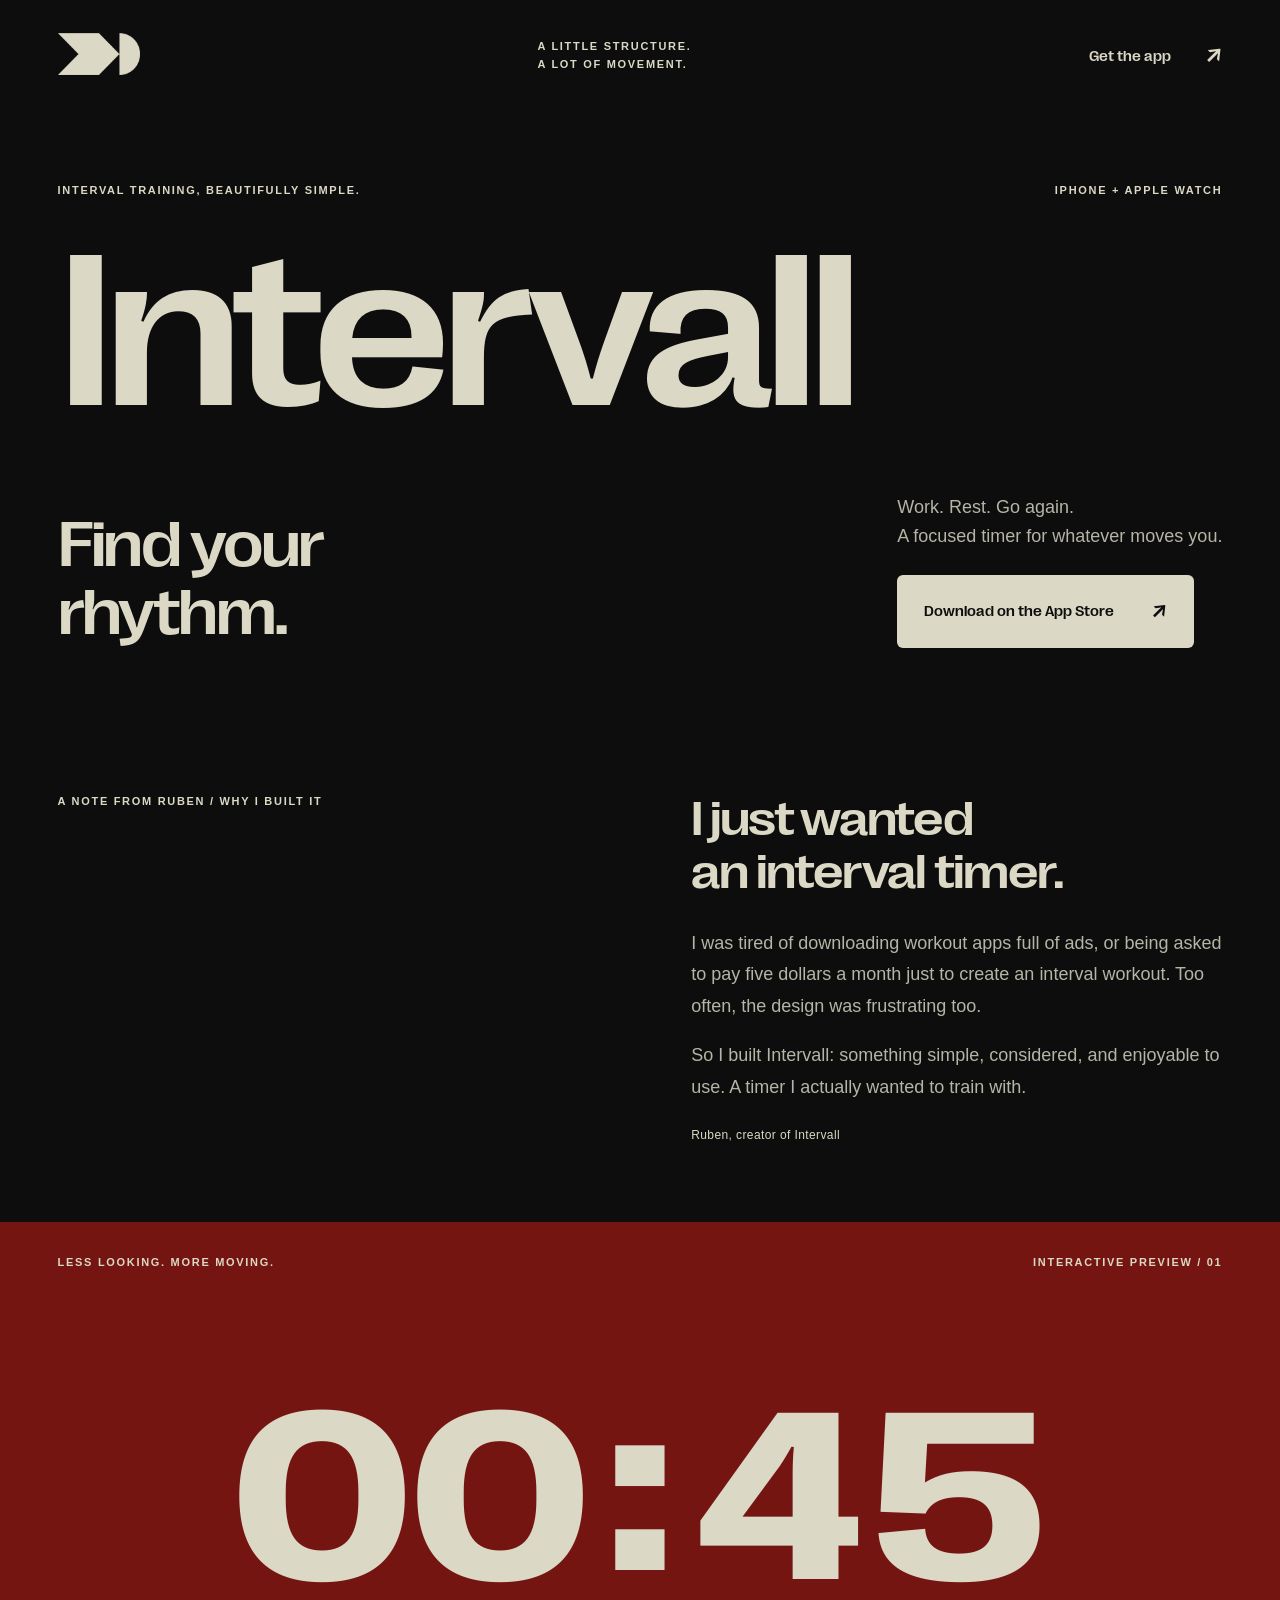
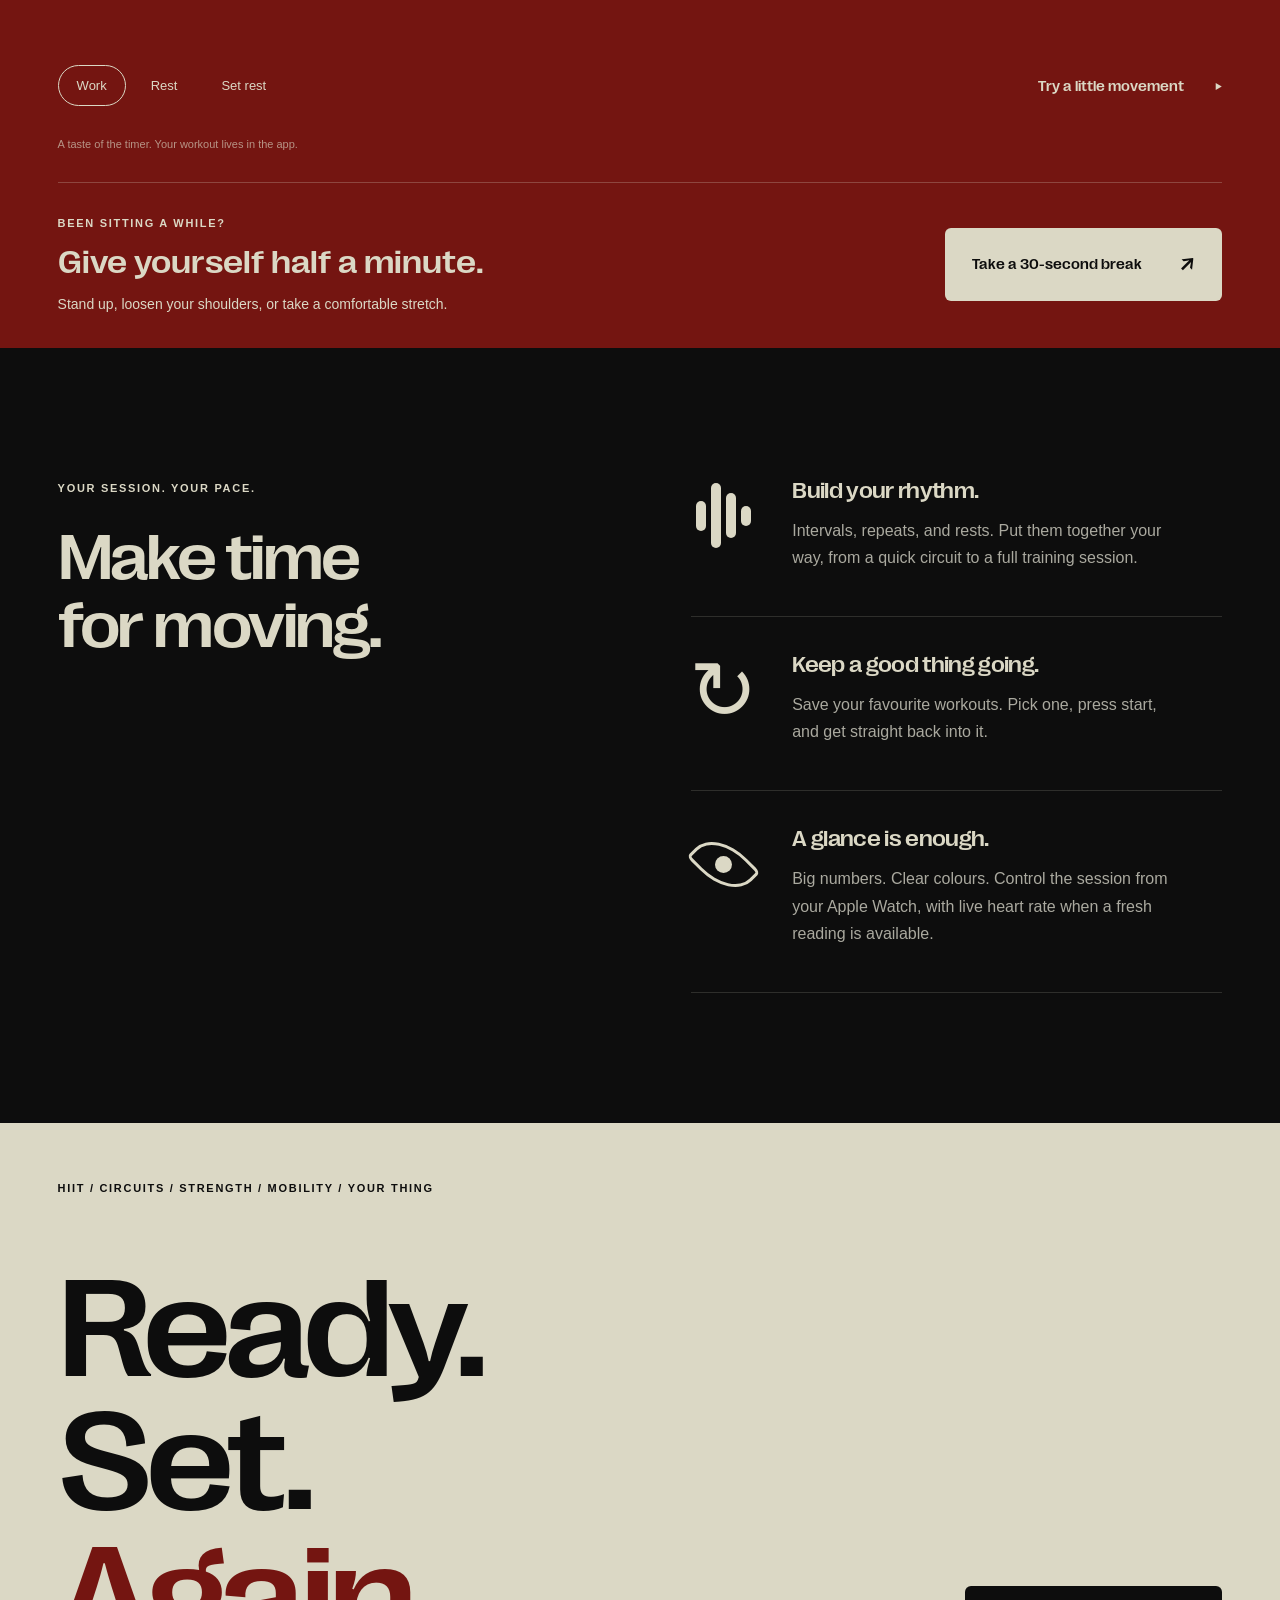
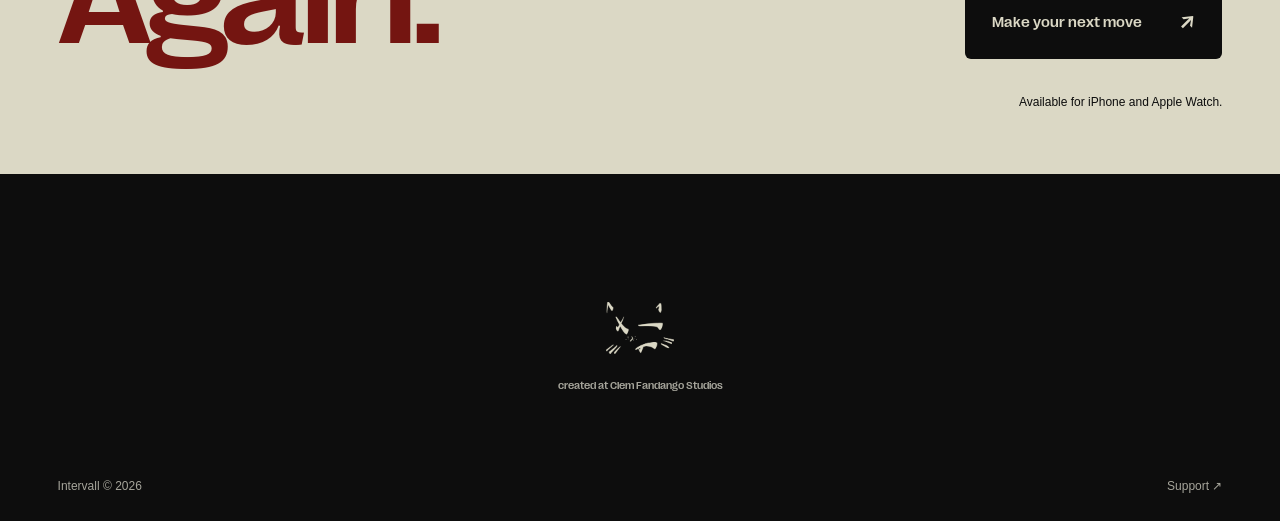
==== index.html @ 6ef0b843 "Add creator story, studio Easter egg, and rainbow stretch break" ====
<!doctype html>
<html lang="en"><head><meta charset="utf-8"><meta name="viewport" content="width=device-width, initial-scale=1"><meta name="theme-color" content="#0d0d0d"><meta name="description" content="Find your rhythm. Intervall is a beautifully focused interval timer for iPhone and Apple Watch."><title>Intervall — Find your rhythm.</title><link rel="icon" href="assets/mark.png"><link rel="stylesheet" href="style.css?v=3"><script src="site.js?v=3" defer></script></head>
<body><a class="skip" href="#main">Skip to content</a><header><a href="#" aria-label="Intervall home"><img class="mark" src="assets/mark.png" alt=""></a><span class="eyebrow">A little structure.<br>A lot of movement.</span><a class="nav-link" href="https://apps.apple.com/app/id6760841694">Get the app <span aria-hidden="true">↗</span></a></header>
<main id="main"><section class="hero"><div class="hero-top"><span class="eyebrow">Interval training, beautifully simple.</span><span class="eyebrow platforms">iPhone + Apple Watch</span></div><h1>Intervall</h1><div class="hero-bottom"><h2>Find your<br>rhythm.</h2><div><p>Work. Rest. Go again.<br>A focused timer for whatever moves you.</p><a class="download" href="https://apps.apple.com/app/id6760841694">Download on the App Store <span aria-hidden="true">↗</span></a></div></div></section>
<section class="origin" aria-labelledby="origin-title"><span class="eyebrow">A note from Ruben / Why I built it</span><div><h2 id="origin-title">I just wanted<br>an interval timer.</h2><p>I was tired of downloading workout apps full of ads, or being asked to pay five dollars a month just to create an interval workout. Too often, the design was frustrating too.</p><p>So I built Intervall: something simple, considered, and enjoyable to use. A timer I actually wanted to train with.</p><span class="signature">Ruben, creator of Intervall</span></div></section>
<section class="demo" id="demo" aria-labelledby="demo-heading"><div class="demo-top"><h2 id="demo-heading" class="eyebrow">Less looking. More moving.</h2><span class="eyebrow">Interactive preview / 01</span></div><div class="rainbow-finish" aria-hidden="true"><i></i><i></i><i></i><i></i></div><div class="clock" aria-label="45 seconds"><span id="minutes">00</span><span class="colon">:</span><span id="seconds">45</span></div><div class="demo-bottom"><div class="phase-picker" role="group" aria-label="Preview timer phase"><button class="phase active" data-phase="work" aria-pressed="true">Work</button><button class="phase" data-phase="rest" aria-pressed="false">Rest</button><button class="phase" data-phase="reset" aria-pressed="false">Set rest</button></div><button id="play" class="play" aria-label="Start timer preview">Try a little movement <span aria-hidden="true">▶</span></button></div><p class="demo-note" id="timer-status" role="status">A taste of the timer. Your workout lives in the app.</p><div class="stretch-invite"><div><span class="eyebrow">Been sitting a while?</span><p>Give yourself half a minute.</p><span>Stand up, loosen your shoulders, or take a comfortable stretch.</span></div><button id="stretch" class="download">Take a 30-second break <span aria-hidden="true">↗</span></button></div></section>
<section class="features"><div class="section-intro"><span class="eyebrow">Your session. Your pace.</span><h2>Make time<br>for moving.</h2></div><div class="feature-list"><article><span class="feature-art rhythm" aria-hidden="true"><i></i><i></i><i></i><i></i></span><div><h3>Build your rhythm.</h3><p>Intervals, repeats, and rests. Put them together your way, from a quick circuit to a full training session.</p></div></article><article><span class="feature-art repeat" aria-hidden="true">↻</span><div><h3>Keep a good thing going.</h3><p>Save your favourite workouts. Pick one, press start, and get straight back into it.</p></div></article><article><span class="feature-art glance" aria-hidden="true"><i></i></span><div><h3>A glance is enough.</h3><p>Big numbers. Clear colours. Control the session from your Apple Watch, with live heart rate when a fresh reading is available.</p></div></article></div></section>
<section class="closing"><span class="eyebrow">HIIT / Circuits / Strength / Mobility / Your thing</span><h2>Ready.<br>Set.<br><span>Again.</span></h2><a class="download" href="https://apps.apple.com/app/id6760841694">Make your next move <span aria-hidden="true">↗</span></a><span class="availability">Available for iPhone and Apple Watch.</span></section></main>
<footer><div class="studio"><button class="studio-cat" aria-label="Give the studio cat a little attention"><img src="assets/studio.png" alt=""><span class="eyelid" aria-hidden="true"></span></button><a href="https://clemfandangostudios.com">created at Clem Fandango Studios</a><span id="cat-status" class="cat-status" role="status"></span></div><div><span>Intervall © <span id="year">2026</span></span><a href="/support/">Support ↗</a></div></footer></body></html>
---- style.css ----
@font-face{font-family:Wide;src:url('assets/wide.otf') format('opentype');font-display:swap}@font-face{font-family:Tall;src:url('assets/tall.ttf') format('truetype');font-display:swap}@font-face{font-family:Spatial;src:url('assets/spatial.ttf') format('truetype');font-display:swap}*{box-sizing:border-box}html{scroll-behavior:smooth}body{margin:0;background:#0d0d0d;color:#dbd8c5;font-family:Arial,sans-serif}a{color:inherit;text-decoration:none}button{font:inherit;color:inherit;cursor:pointer}a,button{-webkit-tap-highlight-color:transparent}a:focus-visible,button:focus-visible{outline:3px solid #dbd8c5;outline-offset:6px}.skip{position:absolute;top:-80px;background:#dbd8c5;color:#0d0d0d;padding:15px;z-index:5}.skip:focus{top:10px}header{display:flex;align-items:center;justify-content:space-between;padding:32px 4.5vw}.mark{width:82px;height:44px;object-fit:contain}.eyebrow{text-transform:uppercase;font-size:11px;letter-spacing:1.7px;line-height:1.6;font-weight:600}.nav-link{font-family:Wide;font-size:14px;display:flex;gap:35px;align-items:center}.nav-link span{font-size:25px}.hero{padding:70px 4.5vw 90px}.hero-top{display:flex;justify-content:space-between}.hero h1{font-family:Wide;font-weight:500;font-size:17.15vw;letter-spacing:-.04em;line-height:1;margin:24px 0 50px}.hero-bottom{display:flex;justify-content:space-between;align-items:end;gap:32px}.hero h2,.section-intro h2{font-family:Wide;font-weight:500;letter-spacing:-.04em;font-size:clamp(36px,5vw,76px);line-height:1.06;margin:0}.hero p{font-size:18px;line-height:1.6;color:#b6b4a6;margin:0 0 24px}.download{display:inline-flex;gap:38px;align-items:center;justify-content:space-between;background:#dbd8c5;color:#0d0d0d;padding:23px 27px;border-radius:6px;font-family:Wide;font-size:14px;transition:transform .2s,background .2s}.download:hover{transform:translateY(-3px);background:#f0edde}.download span{font-size:23px}.demo{background:#741511;padding:32px 4.5vw 20px;transition:background .4s}.demo-top,.demo-bottom{display:flex;justify-content:space-between;align-items:center;gap:24px}.demo h2{margin:0}.clock{font-family:Spatial;font-size:clamp(80px,19vw,310px);letter-spacing:0;line-height:1.2;display:flex;justify-content:center;align-items:center;padding:58px 0 40px;font-variant-numeric:tabular-nums}.clock .colon{padding:0 .07em;transform:translateY(-.035em)}.phase-picker{display:flex;gap:6px}.phase{border:1px solid transparent;background:transparent;padding:12px 18px;border-radius:30px;font-size:13px}.phase.active{border-color:#dbd8c5}.phase:hover{background:#ffffff15}.play{display:flex;gap:30px;align-items:center;background:transparent;border:0;padding:16px 0;font-family:Wide;font-size:14px}.demo-note{opacity:.65;font-size:11px;margin-top:28px}.features{padding:130px 4.5vw;display:grid;grid-template-columns:1fr 1fr;gap:8vw}.section-intro h2{margin-top:28px}.feature-list article{display:flex;gap:36px;padding:0 0 45px;margin-bottom:35px;border-bottom:1px solid #dbd8c529}.feature-list article:last-child{margin:0}.tall{font-family:Tall;font-size:88px;line-height:1}.feature-list h3{font-family:Wide;font-weight:500;font-size:22px;letter-spacing:-.03em;margin:0 0 14px}.feature-list p{color:#aaa99f;line-height:1.7;font-size:16px;max-width:380px;margin:0}.closing{background:#dbd8c5;color:#0d0d0d;padding:55px 4.5vw 65px;position:relative}.closing h2{font-family:Wide;font-size:clamp(65px,11vw,160px);letter-spacing:-.04em;line-height:.95;font-weight:500;margin:65px 0 45px}.closing h2 span{color:#741511}.closing .download{background:#0d0d0d;color:#dbd8c5}.closing a:focus-visible{outline-color:#0d0d0d}.availability{display:block;font-size:12px;margin-top:18px}footer{padding:65px 4.5vw 28px}.studio{display:flex;flex-direction:column;align-items:center;gap:18px;font-family:Wide;font-size:10px}.studio img{width:68px;height:68px;object-fit:contain}footer>div{margin-top:55px;display:flex;justify-content:space-between;font-size:12px;color:#a6a59b}@media(min-width:1100px){.closing .download{position:absolute;right:4.5vw;bottom:115px}.closing .availability{position:absolute;right:4.5vw;bottom:65px}}@media(max-width:650px){header{padding-top:23px}header>.eyebrow{display:none}.mark{width:60px}.hero{padding-top:55px;padding-bottom:55px}.hero-top .platforms{display:none}.hero h1{margin:25px 0 35px}.hero-bottom{display:block}.hero p{margin-top:27px;font-size:16px}.download{width:100%;font-size:12px;padding:21px}.demo{padding-top:24px}.demo-top{align-items:start}.demo-top>span{font-size:9px;text-align:right;max-width:100px}.clock{padding:50px 0 35px;font-size:18vw}.demo-bottom{display:block}.phase-picker{justify-content:center}.play{margin:18px auto 0;font-size:12px}.demo-note{text-align:center}.features{grid-template-columns:1fr;padding-top:70px;padding-bottom:55px;gap:50px}.feature-list article{gap:25px}.feature-list h3{font-size:19px}.closing{padding-top:30px}.closing>.eyebrow{font-size:9px}.closing h2{margin:45px 0}.availability{text-align:center}footer{padding-top:45px}}@media(prefers-reduced-motion:reduce){html{scroll-behavior:auto}*{transition:none!important}}
/* Little instruments in place of numbered steps. */
.feature-art{width:65px;min-width:65px;height:76px;display:flex;align-items:center;justify-content:center;color:#dbd8c5}.rhythm{gap:5px}.rhythm i{display:block;width:10px;background:currentColor;border-radius:8px;height:30px;transition:height .35s}.rhythm i:nth-child(2){height:65px}.rhythm i:nth-child(3){height:45px}.rhythm i:nth-child(4){height:20px}.feature-list article:hover .rhythm i:nth-child(odd){height:65px}.feature-list article:hover .rhythm i:nth-child(even){height:25px}.repeat{font-family:Arial,sans-serif;font-size:82px;transition:transform .6s}.feature-list article:hover .repeat{transform:rotate(180deg)}.glance{position:relative}.glance:before{content:'';width:57px;height:35px;border:3px solid currentColor;border-radius:70% 10%;transform:rotate(45deg)}.glance i{position:absolute;width:17px;height:17px;border-radius:50%;background:currentColor;transition:transform .3s}.feature-list article:hover .glance i{transform:translateX(7px)}.support-page{max-width:1050px;margin:auto;padding:70px 5vw 40px}.support-page h1{font-family:Wide,Arial,sans-serif;font-weight:500;font-size:clamp(48px,8vw,105px);letter-spacing:-.045em;line-height:1.02;margin:30px 0}.support-lead{font-size:19px;line-height:1.6;color:#b6b4a6}.contact-address{font-size:14px;color:#b6b4a6;margin:18px 0 65px}.support-details details{border-top:1px solid #dbd8c530;padding:25px 0}.support-details summary{font-family:Wide,Arial,sans-serif;font-size:clamp(17px,2.5vw,24px);cursor:pointer;list-style:none;display:flex;align-items:center;justify-content:space-between;gap:24px}.support-details summary:after{content:'+';font:30px Arial}.support-details details[open] summary:after{content:'−'}.support-details summary::-webkit-details-marker{display:none}.support-details summary:focus-visible{outline:2px solid #dbd8c5;outline-offset:8px}.support-details details>div{max-width:650px;color:#b6b4a6;line-height:1.8}.support-details li{margin-bottom:7px}.support-details ul{padding-left:20px}@media(max-width:650px){.feature-art{min-width:46px;width:46px}.rhythm{gap:4px}.rhythm i{width:8px}.glance:before{width:40px;height:25px}.repeat{font-size:67px}.support-page{padding-top:45px}.support-lead{font-size:16px}}@media(prefers-reduced-motion:reduce){.feature-list article:hover .repeat{transform:none}.feature-list article:hover .glance i{transform:none}}
.origin{padding:55px 4.5vw 80px;display:grid;grid-template-columns:1fr 1fr;gap:8vw}.origin h2{font:500 clamp(30px,3.8vw,58px)/1.1 Wide,Arial,sans-serif;letter-spacing:-.035em;margin:0 0 28px}.origin p{font-size:18px;line-height:1.75;color:#b6b4a6;max-width:620px}.signature{display:block;margin-top:25px;font-size:12px;letter-spacing:.4px}.demo{position:relative;isolation:isolate;overflow:hidden}.demo>*:not(.rainbow-finish){position:relative;z-index:1}.stretch-invite{display:flex;align-items:center;justify-content:space-between;gap:30px;margin-top:32px;padding:30px 0 12px;border-top:1px solid #dbd8c540}.stretch-invite p{font:500 clamp(20px,2.5vw,32px) Wide,Arial,sans-serif;margin:12px 0}.stretch-invite div>span:last-child{font-size:14px;line-height:1.6}.stretch-invite .download{border:0;flex-shrink:0}.stretch-invite button:disabled{opacity:.6;cursor:default;transform:none}.rainbow-finish{position:absolute;inset:0;overflow:hidden;pointer-events:none;opacity:0;background:#0d0d0d;--fade:1;--glow:0;--sweep:0deg;--reverse:-140deg;--accent:110deg}.rainbow-finish.visible{opacity:1}.rainbow-finish i{position:absolute;inset:-45%;filter:blur(96px) saturate(1.4) brightness(1.08);background:conic-gradient(from var(--sweep),#ff2e42,#ff572e,#ff6624,#ffa814,#f5d62e,#ffe61f,#75f03d,#1ae061,#14e694,#14d1ff,#1f9eff,#2970ff,#853dff,#c233f5,#f52edb,#ff4794,#ff2e42);opacity:var(--fade)}.rainbow-finish i:nth-child(2){transform:rotate(24deg) scale(1.2);background:conic-gradient(from var(--reverse),#ff2e42,#ff4794,#f52edb,#c233f5,#853dff,#2970ff,#1f9eff,#14d1ff,#14e694,#1ae061,#75f03d,#ffe61f,#f5d62e,#ffa814,#ff6624,#ff572e,#ff2e42);filter:blur(82px) saturate(1.28);opacity:calc(var(--fade)*.84)}.rainbow-finish i:nth-child(3){background:conic-gradient(from var(--accent),#fff2e0,#ffbd6b,#c2ff85,#75ebff,#d194ff,#fff2e0);opacity:calc(var(--fade)*.64);filter:blur(72px) saturate(1.55);transform:rotate(-28deg)}.rainbow-finish i:nth-child(4){background:radial-gradient(ellipse,#fff,#fff5c7 15%,transparent 65%);opacity:calc(var(--glow)*var(--fade));mix-blend-mode:screen}.rainbow-finish.still i{display:none}.rainbow-finish.still{background:linear-gradient(115deg,#741511,#504420,#234c49,#2b2d42)}.studio-cat{position:relative;padding:0;border:0;background:transparent;width:68px;height:68px}.studio-cat img{display:block}.eyelid{position:absolute;left:47%;top:39%;width:43%;height:17%;background:#0d0d0d;transform:scaleY(0);transform-origin:top}.wink .eyelid{animation:cat-wink .65s ease-in-out 2}.studio-cat.wink{animation:cat-nod 1.3s ease-in-out}.cat-status{font-family:Wide,Arial,sans-serif;font-size:11px;min-height:15px;color:#b6b4a6}@keyframes cat-wink{0%,100%{transform:scaleY(0)}45%,65%{transform:scaleY(.9)}}@keyframes cat-nod{0%,100%{transform:rotate(0)}40%{transform:rotate(-9deg)}70%{transform:rotate(5deg)}}@media(max-width:650px){.origin{grid-template-columns:1fr;gap:24px;padding-top:10px;padding-bottom:55px}.origin p{font-size:16px}.stretch-invite{flex-direction:column;align-items:stretch;padding-bottom:15px}.stretch-invite .download{font-size:12px}.rainbow-finish i{filter:blur(48px)}}@media(prefers-reduced-motion:reduce){.studio-cat.wink,.wink .eyelid{animation:none}.rainbow-finish i{display:none}.rainbow-finish.visible{background:linear-gradient(115deg,#741511,#504420,#234c49,#2b2d42)}}
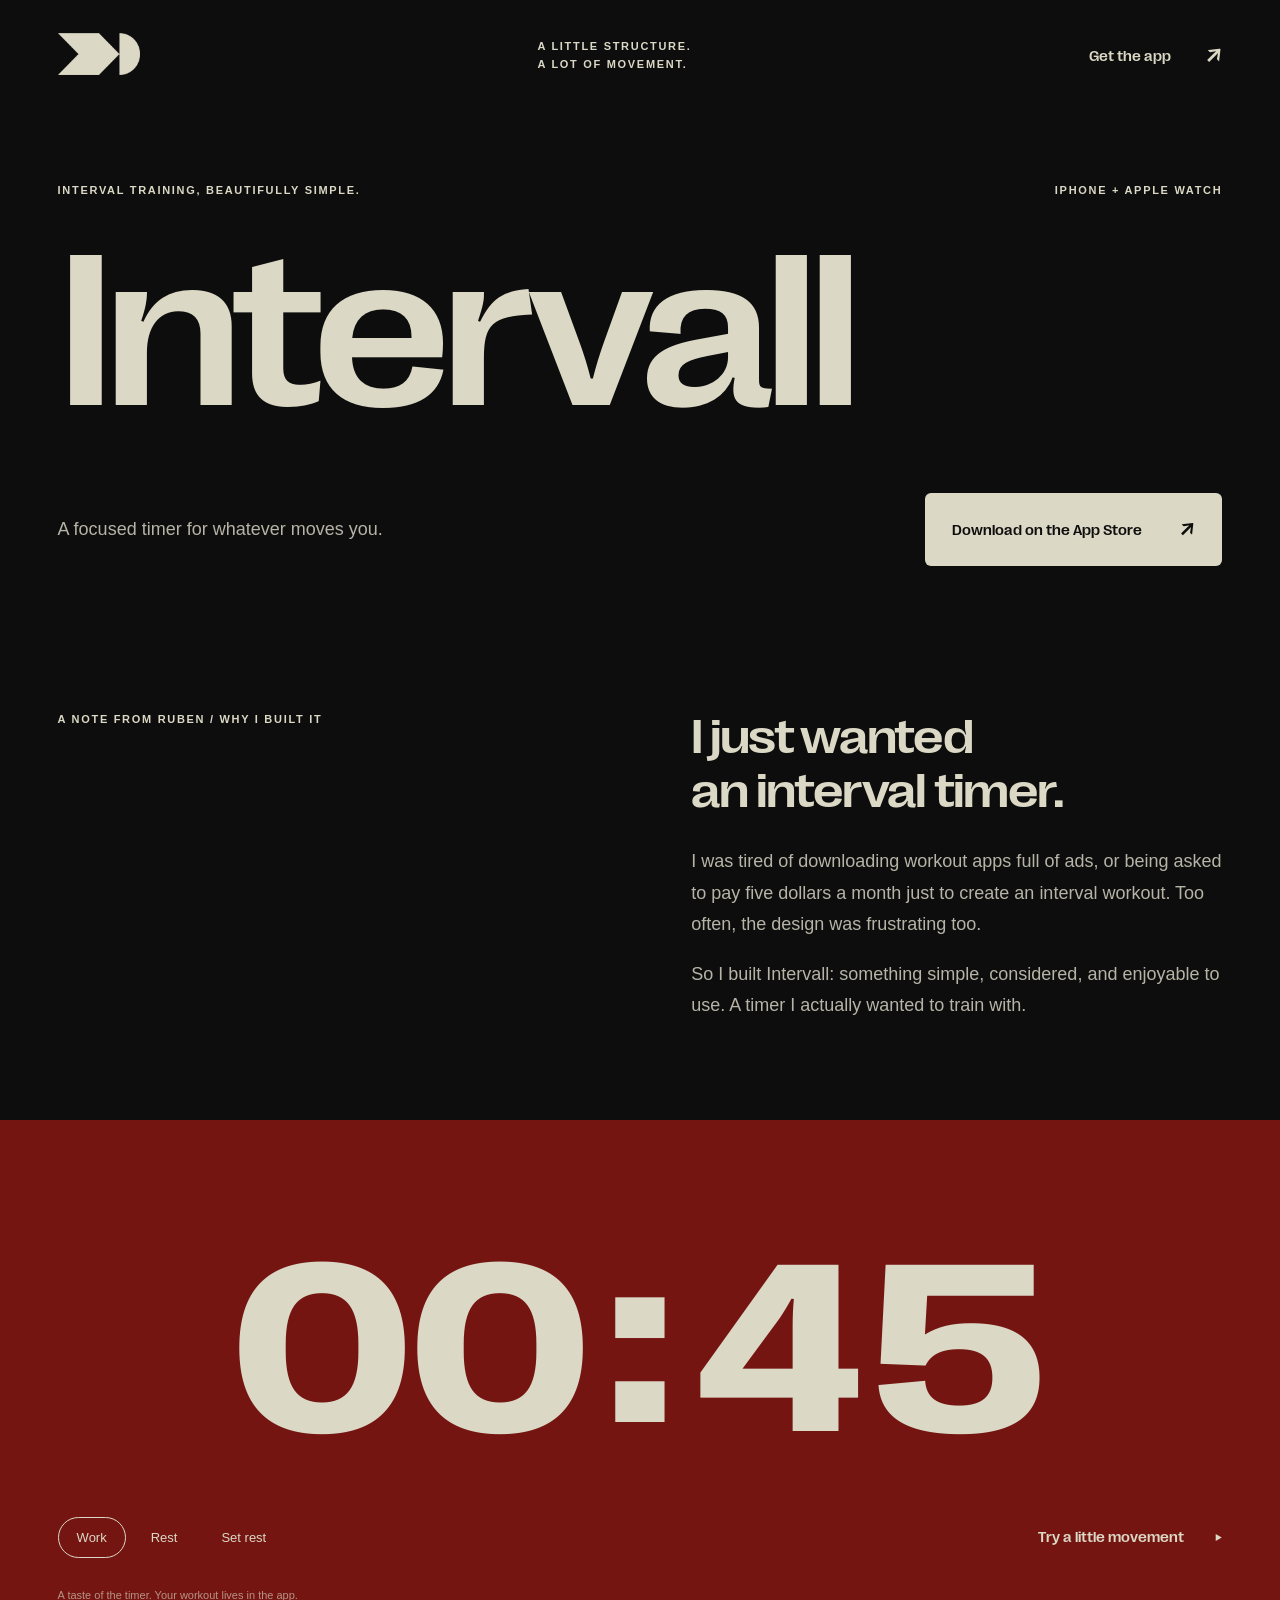
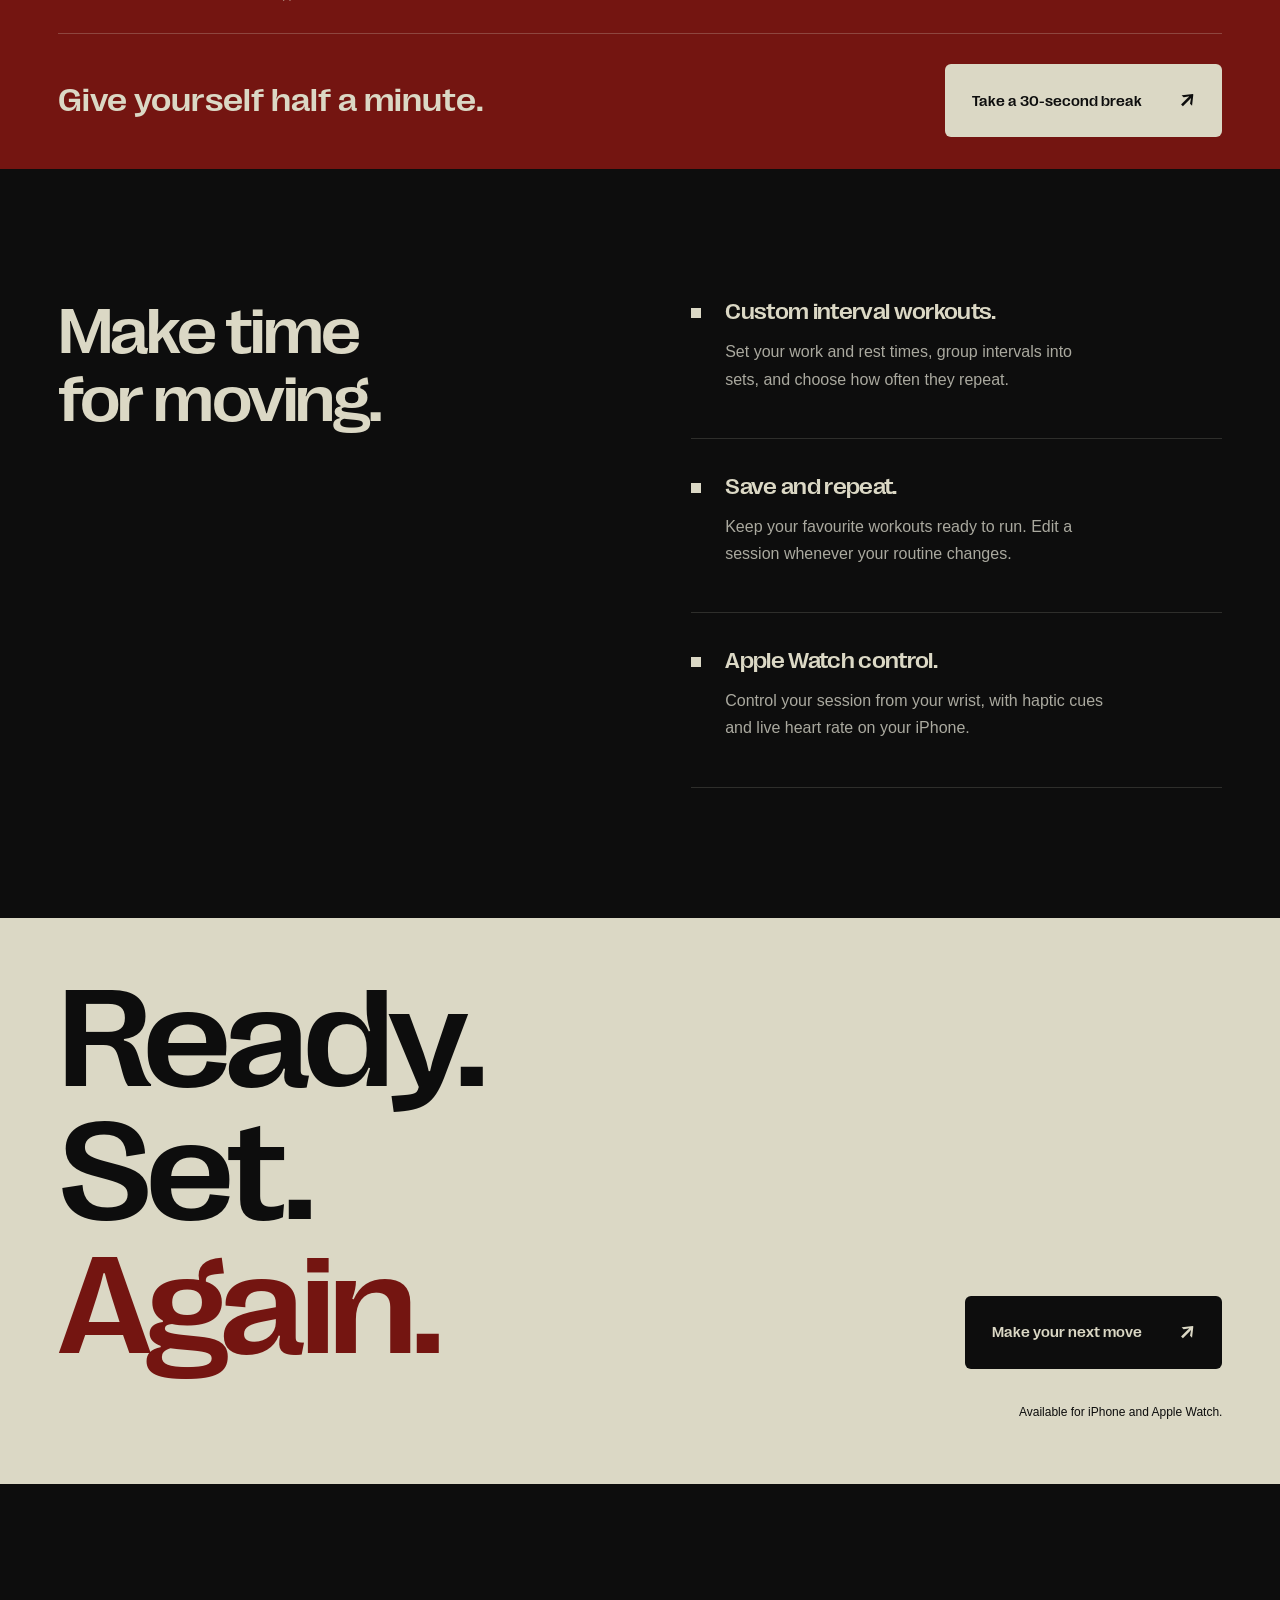
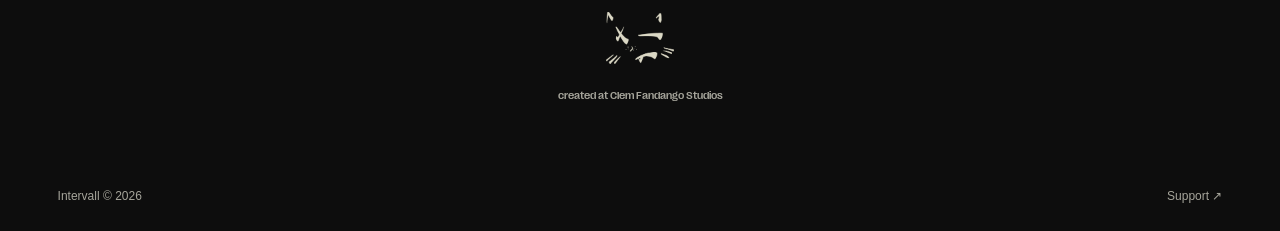
==== commit 46bb2817: "Simplify homepage copy and clarify core app features" ====
--- a/index.html
+++ b/index.html
@@ -1,9 +1,9 @@
 <!doctype html>
-<html lang="en"><head><meta charset="utf-8"><meta name="viewport" content="width=device-width, initial-scale=1"><meta name="theme-color" content="#0d0d0d"><meta name="description" content="Find your rhythm. Intervall is a beautifully focused interval timer for iPhone and Apple Watch."><title>Intervall — Find your rhythm.</title><link rel="icon" href="assets/mark.png"><link rel="stylesheet" href="style.css?v=3"><script src="site.js?v=3" defer></script></head>
+<html lang="en"><head><meta charset="utf-8"><meta name="viewport" content="width=device-width, initial-scale=1"><meta name="theme-color" content="#0d0d0d"><meta name="description" content="Find your rhythm. Intervall is a beautifully focused interval timer for iPhone and Apple Watch."><title>Intervall — Find your rhythm.</title><link rel="icon" href="assets/mark.png"><link rel="stylesheet" href="style.css?v=4"><script src="site.js?v=3" defer></script></head>
 <body><a class="skip" href="#main">Skip to content</a><header><a href="#" aria-label="Intervall home"><img class="mark" src="assets/mark.png" alt=""></a><span class="eyebrow">A little structure.<br>A lot of movement.</span><a class="nav-link" href="https://apps.apple.com/app/id6760841694">Get the app <span aria-hidden="true">↗</span></a></header>
-<main id="main"><section class="hero"><div class="hero-top"><span class="eyebrow">Interval training, beautifully simple.</span><span class="eyebrow platforms">iPhone + Apple Watch</span></div><h1>Intervall</h1><div class="hero-bottom"><h2>Find your<br>rhythm.</h2><div><p>Work. Rest. Go again.<br>A focused timer for whatever moves you.</p><a class="download" href="https://apps.apple.com/app/id6760841694">Download on the App Store <span aria-hidden="true">↗</span></a></div></div></section>
-<section class="origin" aria-labelledby="origin-title"><span class="eyebrow">A note from Ruben / Why I built it</span><div><h2 id="origin-title">I just wanted<br>an interval timer.</h2><p>I was tired of downloading workout apps full of ads, or being asked to pay five dollars a month just to create an interval workout. Too often, the design was frustrating too.</p><p>So I built Intervall: something simple, considered, and enjoyable to use. A timer I actually wanted to train with.</p><span class="signature">Ruben, creator of Intervall</span></div></section>
-<section class="demo" id="demo" aria-labelledby="demo-heading"><div class="demo-top"><h2 id="demo-heading" class="eyebrow">Less looking. More moving.</h2><span class="eyebrow">Interactive preview / 01</span></div><div class="rainbow-finish" aria-hidden="true"><i></i><i></i><i></i><i></i></div><div class="clock" aria-label="45 seconds"><span id="minutes">00</span><span class="colon">:</span><span id="seconds">45</span></div><div class="demo-bottom"><div class="phase-picker" role="group" aria-label="Preview timer phase"><button class="phase active" data-phase="work" aria-pressed="true">Work</button><button class="phase" data-phase="rest" aria-pressed="false">Rest</button><button class="phase" data-phase="reset" aria-pressed="false">Set rest</button></div><button id="play" class="play" aria-label="Start timer preview">Try a little movement <span aria-hidden="true">▶</span></button></div><p class="demo-note" id="timer-status" role="status">A taste of the timer. Your workout lives in the app.</p><div class="stretch-invite"><div><span class="eyebrow">Been sitting a while?</span><p>Give yourself half a minute.</p><span>Stand up, loosen your shoulders, or take a comfortable stretch.</span></div><button id="stretch" class="download">Take a 30-second break <span aria-hidden="true">↗</span></button></div></section>
-<section class="features"><div class="section-intro"><span class="eyebrow">Your session. Your pace.</span><h2>Make time<br>for moving.</h2></div><div class="feature-list"><article><span class="feature-art rhythm" aria-hidden="true"><i></i><i></i><i></i><i></i></span><div><h3>Build your rhythm.</h3><p>Intervals, repeats, and rests. Put them together your way, from a quick circuit to a full training session.</p></div></article><article><span class="feature-art repeat" aria-hidden="true">↻</span><div><h3>Keep a good thing going.</h3><p>Save your favourite workouts. Pick one, press start, and get straight back into it.</p></div></article><article><span class="feature-art glance" aria-hidden="true"><i></i></span><div><h3>A glance is enough.</h3><p>Big numbers. Clear colours. Control the session from your Apple Watch, with live heart rate when a fresh reading is available.</p></div></article></div></section>
-<section class="closing"><span class="eyebrow">HIIT / Circuits / Strength / Mobility / Your thing</span><h2>Ready.<br>Set.<br><span>Again.</span></h2><a class="download" href="https://apps.apple.com/app/id6760841694">Make your next move <span aria-hidden="true">↗</span></a><span class="availability">Available for iPhone and Apple Watch.</span></section></main>
+<main id="main"><section class="hero"><div class="hero-top"><span class="eyebrow">Interval training, beautifully simple.</span><span class="eyebrow platforms">iPhone + Apple Watch</span></div><h1>Intervall</h1><div class="hero-bottom"><div><p>A focused timer for whatever moves you.</p><a class="download" href="https://apps.apple.com/app/id6760841694">Download on the App Store <span aria-hidden="true">↗</span></a></div></div></section>
+<section class="origin" aria-labelledby="origin-title"><span class="eyebrow">A note from Ruben / Why I built it</span><div><h2 id="origin-title">I just wanted<br>an interval timer.</h2><p>I was tired of downloading workout apps full of ads, or being asked to pay five dollars a month just to create an interval workout. Too often, the design was frustrating too.</p><p>So I built Intervall: something simple, considered, and enjoyable to use. A timer I actually wanted to train with.</p></div></section>
+<section class="demo" id="demo" aria-label="Interactive timer"><div class="rainbow-finish" aria-hidden="true"><i></i><i></i><i></i><i></i></div><div class="clock" aria-label="45 seconds"><span id="minutes">00</span><span class="colon">:</span><span id="seconds">45</span></div><div class="demo-bottom"><div class="phase-picker" role="group" aria-label="Preview timer phase"><button class="phase active" data-phase="work" aria-pressed="true">Work</button><button class="phase" data-phase="rest" aria-pressed="false">Rest</button><button class="phase" data-phase="reset" aria-pressed="false">Set rest</button></div><button id="play" class="play" aria-label="Start timer preview">Try a little movement <span aria-hidden="true">▶</span></button></div><p class="demo-note" id="timer-status" role="status">A taste of the timer. Your workout lives in the app.</p><div class="stretch-invite"><div><p>Give yourself half a minute.</p></div><button id="stretch" class="download">Take a 30-second break <span aria-hidden="true">↗</span></button></div></section>
+<section class="features"><div class="section-intro"><h2>Make time<br>for moving.</h2></div><div class="feature-list"><article><span class="feature-mark" aria-hidden="true"></span><div><h3>Custom interval workouts.</h3><p>Set your work and rest times, group intervals into sets, and choose how often they repeat.</p></div></article><article><span class="feature-mark" aria-hidden="true"></span><div><h3>Save and repeat.</h3><p>Keep your favourite workouts ready to run. Edit a session whenever your routine changes.</p></div></article><article><span class="feature-mark" aria-hidden="true"></span><div><h3>Apple Watch control.</h3><p>Control your session from your wrist, with haptic cues and live heart rate on your iPhone.</p></div></article></div></section>
+<section class="closing"><h2>Ready.<br>Set.<br><span>Again.</span></h2><a class="download" href="https://apps.apple.com/app/id6760841694">Make your next move <span aria-hidden="true">↗</span></a><span class="availability">Available for iPhone and Apple Watch.</span></section></main>
 <footer><div class="studio"><button class="studio-cat" aria-label="Give the studio cat a little attention"><img src="assets/studio.png" alt=""><span class="eyelid" aria-hidden="true"></span></button><a href="https://clemfandangostudios.com">created at Clem Fandango Studios</a><span id="cat-status" class="cat-status" role="status"></span></div><div><span>Intervall © <span id="year">2026</span></span><a href="/support/">Support ↗</a></div></footer></body></html>
--- a/style.css
+++ b/style.css
@@ -1,4 +1,6 @@
 @font-face{font-family:Wide;src:url('assets/wide.otf') format('opentype');font-display:swap}@font-face{font-family:Tall;src:url('assets/tall.ttf') format('truetype');font-display:swap}@font-face{font-family:Spatial;src:url('assets/spatial.ttf') format('truetype');font-display:swap}*{box-sizing:border-box}html{scroll-behavior:smooth}body{margin:0;background:#0d0d0d;color:#dbd8c5;font-family:Arial,sans-serif}a{color:inherit;text-decoration:none}button{font:inherit;color:inherit;cursor:pointer}a,button{-webkit-tap-highlight-color:transparent}a:focus-visible,button:focus-visible{outline:3px solid #dbd8c5;outline-offset:6px}.skip{position:absolute;top:-80px;background:#dbd8c5;color:#0d0d0d;padding:15px;z-index:5}.skip:focus{top:10px}header{display:flex;align-items:center;justify-content:space-between;padding:32px 4.5vw}.mark{width:82px;height:44px;object-fit:contain}.eyebrow{text-transform:uppercase;font-size:11px;letter-spacing:1.7px;line-height:1.6;font-weight:600}.nav-link{font-family:Wide;font-size:14px;display:flex;gap:35px;align-items:center}.nav-link span{font-size:25px}.hero{padding:70px 4.5vw 90px}.hero-top{display:flex;justify-content:space-between}.hero h1{font-family:Wide;font-weight:500;font-size:17.15vw;letter-spacing:-.04em;line-height:1;margin:24px 0 50px}.hero-bottom{display:flex;justify-content:space-between;align-items:end;gap:32px}.hero h2,.section-intro h2{font-family:Wide;font-weight:500;letter-spacing:-.04em;font-size:clamp(36px,5vw,76px);line-height:1.06;margin:0}.hero p{font-size:18px;line-height:1.6;color:#b6b4a6;margin:0 0 24px}.download{display:inline-flex;gap:38px;align-items:center;justify-content:space-between;background:#dbd8c5;color:#0d0d0d;padding:23px 27px;border-radius:6px;font-family:Wide;font-size:14px;transition:transform .2s,background .2s}.download:hover{transform:translateY(-3px);background:#f0edde}.download span{font-size:23px}.demo{background:#741511;padding:32px 4.5vw 20px;transition:background .4s}.demo-top,.demo-bottom{display:flex;justify-content:space-between;align-items:center;gap:24px}.demo h2{margin:0}.clock{font-family:Spatial;font-size:clamp(80px,19vw,310px);letter-spacing:0;line-height:1.2;display:flex;justify-content:center;align-items:center;padding:58px 0 40px;font-variant-numeric:tabular-nums}.clock .colon{padding:0 .07em;transform:translateY(-.035em)}.phase-picker{display:flex;gap:6px}.phase{border:1px solid transparent;background:transparent;padding:12px 18px;border-radius:30px;font-size:13px}.phase.active{border-color:#dbd8c5}.phase:hover{background:#ffffff15}.play{display:flex;gap:30px;align-items:center;background:transparent;border:0;padding:16px 0;font-family:Wide;font-size:14px}.demo-note{opacity:.65;font-size:11px;margin-top:28px}.features{padding:130px 4.5vw;display:grid;grid-template-columns:1fr 1fr;gap:8vw}.section-intro h2{margin-top:28px}.feature-list article{display:flex;gap:36px;padding:0 0 45px;margin-bottom:35px;border-bottom:1px solid #dbd8c529}.feature-list article:last-child{margin:0}.tall{font-family:Tall;font-size:88px;line-height:1}.feature-list h3{font-family:Wide;font-weight:500;font-size:22px;letter-spacing:-.03em;margin:0 0 14px}.feature-list p{color:#aaa99f;line-height:1.7;font-size:16px;max-width:380px;margin:0}.closing{background:#dbd8c5;color:#0d0d0d;padding:55px 4.5vw 65px;position:relative}.closing h2{font-family:Wide;font-size:clamp(65px,11vw,160px);letter-spacing:-.04em;line-height:.95;font-weight:500;margin:65px 0 45px}.closing h2 span{color:#741511}.closing .download{background:#0d0d0d;color:#dbd8c5}.closing a:focus-visible{outline-color:#0d0d0d}.availability{display:block;font-size:12px;margin-top:18px}footer{padding:65px 4.5vw 28px}.studio{display:flex;flex-direction:column;align-items:center;gap:18px;font-family:Wide;font-size:10px}.studio img{width:68px;height:68px;object-fit:contain}footer>div{margin-top:55px;display:flex;justify-content:space-between;font-size:12px;color:#a6a59b}@media(min-width:1100px){.closing .download{position:absolute;right:4.5vw;bottom:115px}.closing .availability{position:absolute;right:4.5vw;bottom:65px}}@media(max-width:650px){header{padding-top:23px}header>.eyebrow{display:none}.mark{width:60px}.hero{padding-top:55px;padding-bottom:55px}.hero-top .platforms{display:none}.hero h1{margin:25px 0 35px}.hero-bottom{display:block}.hero p{margin-top:27px;font-size:16px}.download{width:100%;font-size:12px;padding:21px}.demo{padding-top:24px}.demo-top{align-items:start}.demo-top>span{font-size:9px;text-align:right;max-width:100px}.clock{padding:50px 0 35px;font-size:18vw}.demo-bottom{display:block}.phase-picker{justify-content:center}.play{margin:18px auto 0;font-size:12px}.demo-note{text-align:center}.features{grid-template-columns:1fr;padding-top:70px;padding-bottom:55px;gap:50px}.feature-list article{gap:25px}.feature-list h3{font-size:19px}.closing{padding-top:30px}.closing>.eyebrow{font-size:9px}.closing h2{margin:45px 0}.availability{text-align:center}footer{padding-top:45px}}@media(prefers-reduced-motion:reduce){html{scroll-behavior:auto}*{transition:none!important}}
-/* Little instruments in place of numbered steps. */
-.feature-art{width:65px;min-width:65px;height:76px;display:flex;align-items:center;justify-content:center;color:#dbd8c5}.rhythm{gap:5px}.rhythm i{display:block;width:10px;background:currentColor;border-radius:8px;height:30px;transition:height .35s}.rhythm i:nth-child(2){height:65px}.rhythm i:nth-child(3){height:45px}.rhythm i:nth-child(4){height:20px}.feature-list article:hover .rhythm i:nth-child(odd){height:65px}.feature-list article:hover .rhythm i:nth-child(even){height:25px}.repeat{font-family:Arial,sans-serif;font-size:82px;transition:transform .6s}.feature-list article:hover .repeat{transform:rotate(180deg)}.glance{position:relative}.glance:before{content:'';width:57px;height:35px;border:3px solid currentColor;border-radius:70% 10%;transform:rotate(45deg)}.glance i{position:absolute;width:17px;height:17px;border-radius:50%;background:currentColor;transition:transform .3s}.feature-list article:hover .glance i{transform:translateX(7px)}.support-page{max-width:1050px;margin:auto;padding:70px 5vw 40px}.support-page h1{font-family:Wide,Arial,sans-serif;font-weight:500;font-size:clamp(48px,8vw,105px);letter-spacing:-.045em;line-height:1.02;margin:30px 0}.support-lead{font-size:19px;line-height:1.6;color:#b6b4a6}.contact-address{font-size:14px;color:#b6b4a6;margin:18px 0 65px}.support-details details{border-top:1px solid #dbd8c530;padding:25px 0}.support-details summary{font-family:Wide,Arial,sans-serif;font-size:clamp(17px,2.5vw,24px);cursor:pointer;list-style:none;display:flex;align-items:center;justify-content:space-between;gap:24px}.support-details summary:after{content:'+';font:30px Arial}.support-details details[open] summary:after{content:'−'}.support-details summary::-webkit-details-marker{display:none}.support-details summary:focus-visible{outline:2px solid #dbd8c5;outline-offset:8px}.support-details details>div{max-width:650px;color:#b6b4a6;line-height:1.8}.support-details li{margin-bottom:7px}.support-details ul{padding-left:20px}@media(max-width:650px){.feature-art{min-width:46px;width:46px}.rhythm{gap:4px}.rhythm i{width:8px}.glance:before{width:40px;height:25px}.repeat{font-size:67px}.support-page{padding-top:45px}.support-lead{font-size:16px}}@media(prefers-reduced-motion:reduce){.feature-list article:hover .repeat{transform:none}.feature-list article:hover .glance i{transform:none}}
+.support-page{max-width:1050px;margin:auto;padding:70px 5vw 40px}.support-page h1{font-family:Wide,Arial,sans-serif;font-weight:500;font-size:clamp(48px,8vw,105px);letter-spacing:-.045em;line-height:1.02;margin:30px 0}.support-lead{font-size:19px;line-height:1.6;color:#b6b4a6}.contact-address{font-size:14px;color:#b6b4a6;margin:18px 0 65px}.support-details details{border-top:1px solid #dbd8c530;padding:25px 0}.support-details summary{font-family:Wide,Arial,sans-serif;font-size:clamp(17px,2.5vw,24px);cursor:pointer;list-style:none;display:flex;align-items:center;justify-content:space-between;gap:24px}.support-details summary:after{content:'+';font:30px Arial}.support-details details[open] summary:after{content:'−'}.support-details summary::-webkit-details-marker{display:none}.support-details summary:focus-visible{outline:2px solid #dbd8c5;outline-offset:8px}.support-details details>div{max-width:650px;color:#b6b4a6;line-height:1.8}.support-details li{margin-bottom:7px}.support-details ul{padding-left:20px}@media(max-width:650px){.support-page{padding-top:45px}.support-lead{font-size:16px}}
 .origin{padding:55px 4.5vw 80px;display:grid;grid-template-columns:1fr 1fr;gap:8vw}.origin h2{font:500 clamp(30px,3.8vw,58px)/1.1 Wide,Arial,sans-serif;letter-spacing:-.035em;margin:0 0 28px}.origin p{font-size:18px;line-height:1.75;color:#b6b4a6;max-width:620px}.signature{display:block;margin-top:25px;font-size:12px;letter-spacing:.4px}.demo{position:relative;isolation:isolate;overflow:hidden}.demo>*:not(.rainbow-finish){position:relative;z-index:1}.stretch-invite{display:flex;align-items:center;justify-content:space-between;gap:30px;margin-top:32px;padding:30px 0 12px;border-top:1px solid #dbd8c540}.stretch-invite p{font:500 clamp(20px,2.5vw,32px) Wide,Arial,sans-serif;margin:12px 0}.stretch-invite div>span:last-child{font-size:14px;line-height:1.6}.stretch-invite .download{border:0;flex-shrink:0}.stretch-invite button:disabled{opacity:.6;cursor:default;transform:none}.rainbow-finish{position:absolute;inset:0;overflow:hidden;pointer-events:none;opacity:0;background:#0d0d0d;--fade:1;--glow:0;--sweep:0deg;--reverse:-140deg;--accent:110deg}.rainbow-finish.visible{opacity:1}.rainbow-finish i{position:absolute;inset:-45%;filter:blur(96px) saturate(1.4) brightness(1.08);background:conic-gradient(from var(--sweep),#ff2e42,#ff572e,#ff6624,#ffa814,#f5d62e,#ffe61f,#75f03d,#1ae061,#14e694,#14d1ff,#1f9eff,#2970ff,#853dff,#c233f5,#f52edb,#ff4794,#ff2e42);opacity:var(--fade)}.rainbow-finish i:nth-child(2){transform:rotate(24deg) scale(1.2);background:conic-gradient(from var(--reverse),#ff2e42,#ff4794,#f52edb,#c233f5,#853dff,#2970ff,#1f9eff,#14d1ff,#14e694,#1ae061,#75f03d,#ffe61f,#f5d62e,#ffa814,#ff6624,#ff572e,#ff2e42);filter:blur(82px) saturate(1.28);opacity:calc(var(--fade)*.84)}.rainbow-finish i:nth-child(3){background:conic-gradient(from var(--accent),#fff2e0,#ffbd6b,#c2ff85,#75ebff,#d194ff,#fff2e0);opacity:calc(var(--fade)*.64);filter:blur(72px) saturate(1.55);transform:rotate(-28deg)}.rainbow-finish i:nth-child(4){background:radial-gradient(ellipse,#fff,#fff5c7 15%,transparent 65%);opacity:calc(var(--glow)*var(--fade));mix-blend-mode:screen}.rainbow-finish.still i{display:none}.rainbow-finish.still{background:linear-gradient(115deg,#741511,#504420,#234c49,#2b2d42)}.studio-cat{position:relative;padding:0;border:0;background:transparent;width:68px;height:68px}.studio-cat img{display:block}.eyelid{position:absolute;left:47%;top:39%;width:43%;height:17%;background:#0d0d0d;transform:scaleY(0);transform-origin:top}.wink .eyelid{animation:cat-wink .65s ease-in-out 2}.studio-cat.wink{animation:cat-nod 1.3s ease-in-out}.cat-status{font-family:Wide,Arial,sans-serif;font-size:11px;min-height:15px;color:#b6b4a6}@keyframes cat-wink{0%,100%{transform:scaleY(0)}45%,65%{transform:scaleY(.9)}}@keyframes cat-nod{0%,100%{transform:rotate(0)}40%{transform:rotate(-9deg)}70%{transform:rotate(5deg)}}@media(max-width:650px){.origin{grid-template-columns:1fr;gap:24px;padding-top:10px;padding-bottom:55px}.origin p{font-size:16px}.stretch-invite{flex-direction:column;align-items:stretch;padding-bottom:15px}.stretch-invite .download{font-size:12px}.rainbow-finish i{filter:blur(48px)}}@media(prefers-reduced-motion:reduce){.studio-cat.wink,.wink .eyelid{animation:none}.rainbow-finish i{display:none}.rainbow-finish.visible{background:linear-gradient(115deg,#741511,#504420,#234c49,#2b2d42)}}
+
+/* Quiet geometric accents and a simpler reading hierarchy. */
+.hero-bottom{display:block}.hero-bottom>div{display:flex;align-items:center;justify-content:space-between;gap:32px}.hero p{margin:0}.section-intro h2{margin-top:0}.feature-mark{flex:0 0 10px;width:10px;height:10px;background:currentColor;margin-top:9px}.feature-list article{gap:24px}.closing h2{margin-top:0}.stretch-invite p{margin:0}.demo .clock{padding-top:30px}@media(max-width:650px){.hero-bottom>div{display:block}.hero p{margin:0 0 24px}.feature-list article{gap:18px}.feature-mark{flex-basis:8px;width:8px;height:8px;margin-top:8px}.closing h2{margin-top:12px}.demo .clock{padding-top:35px}}
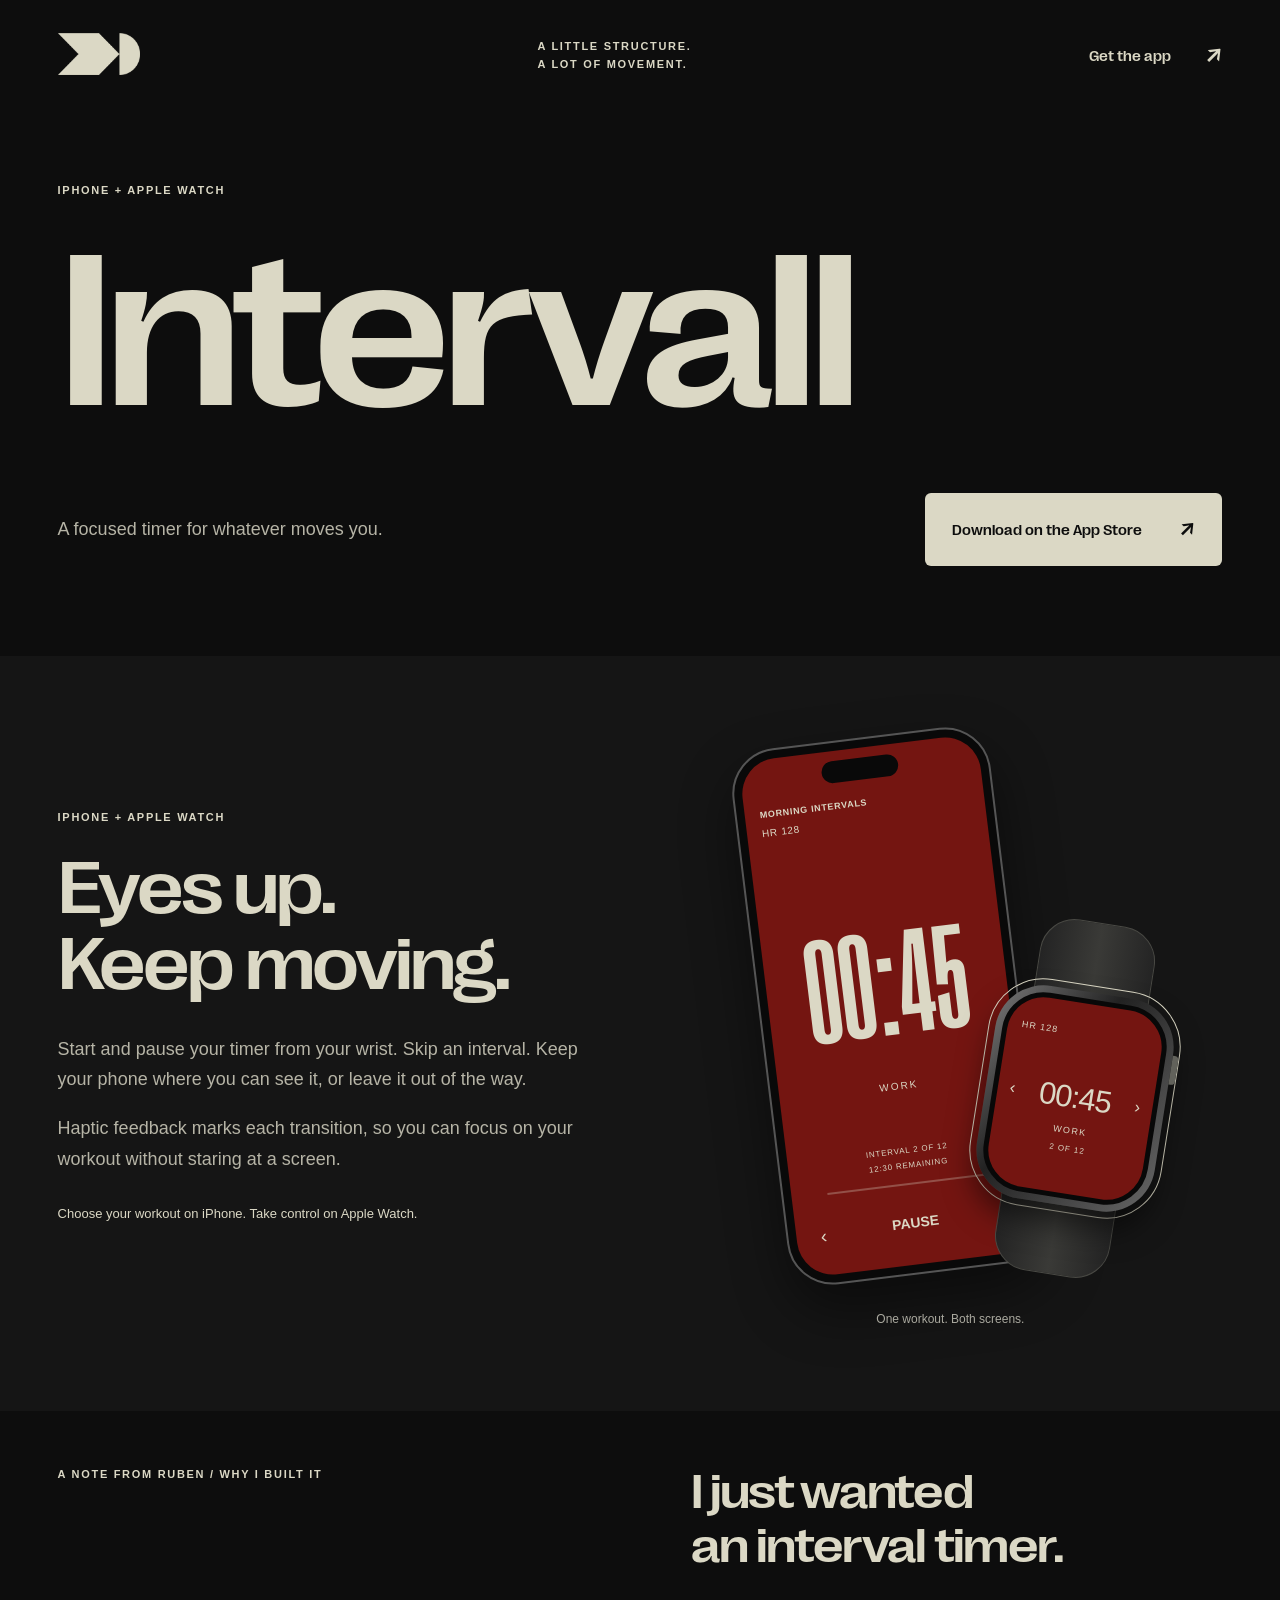
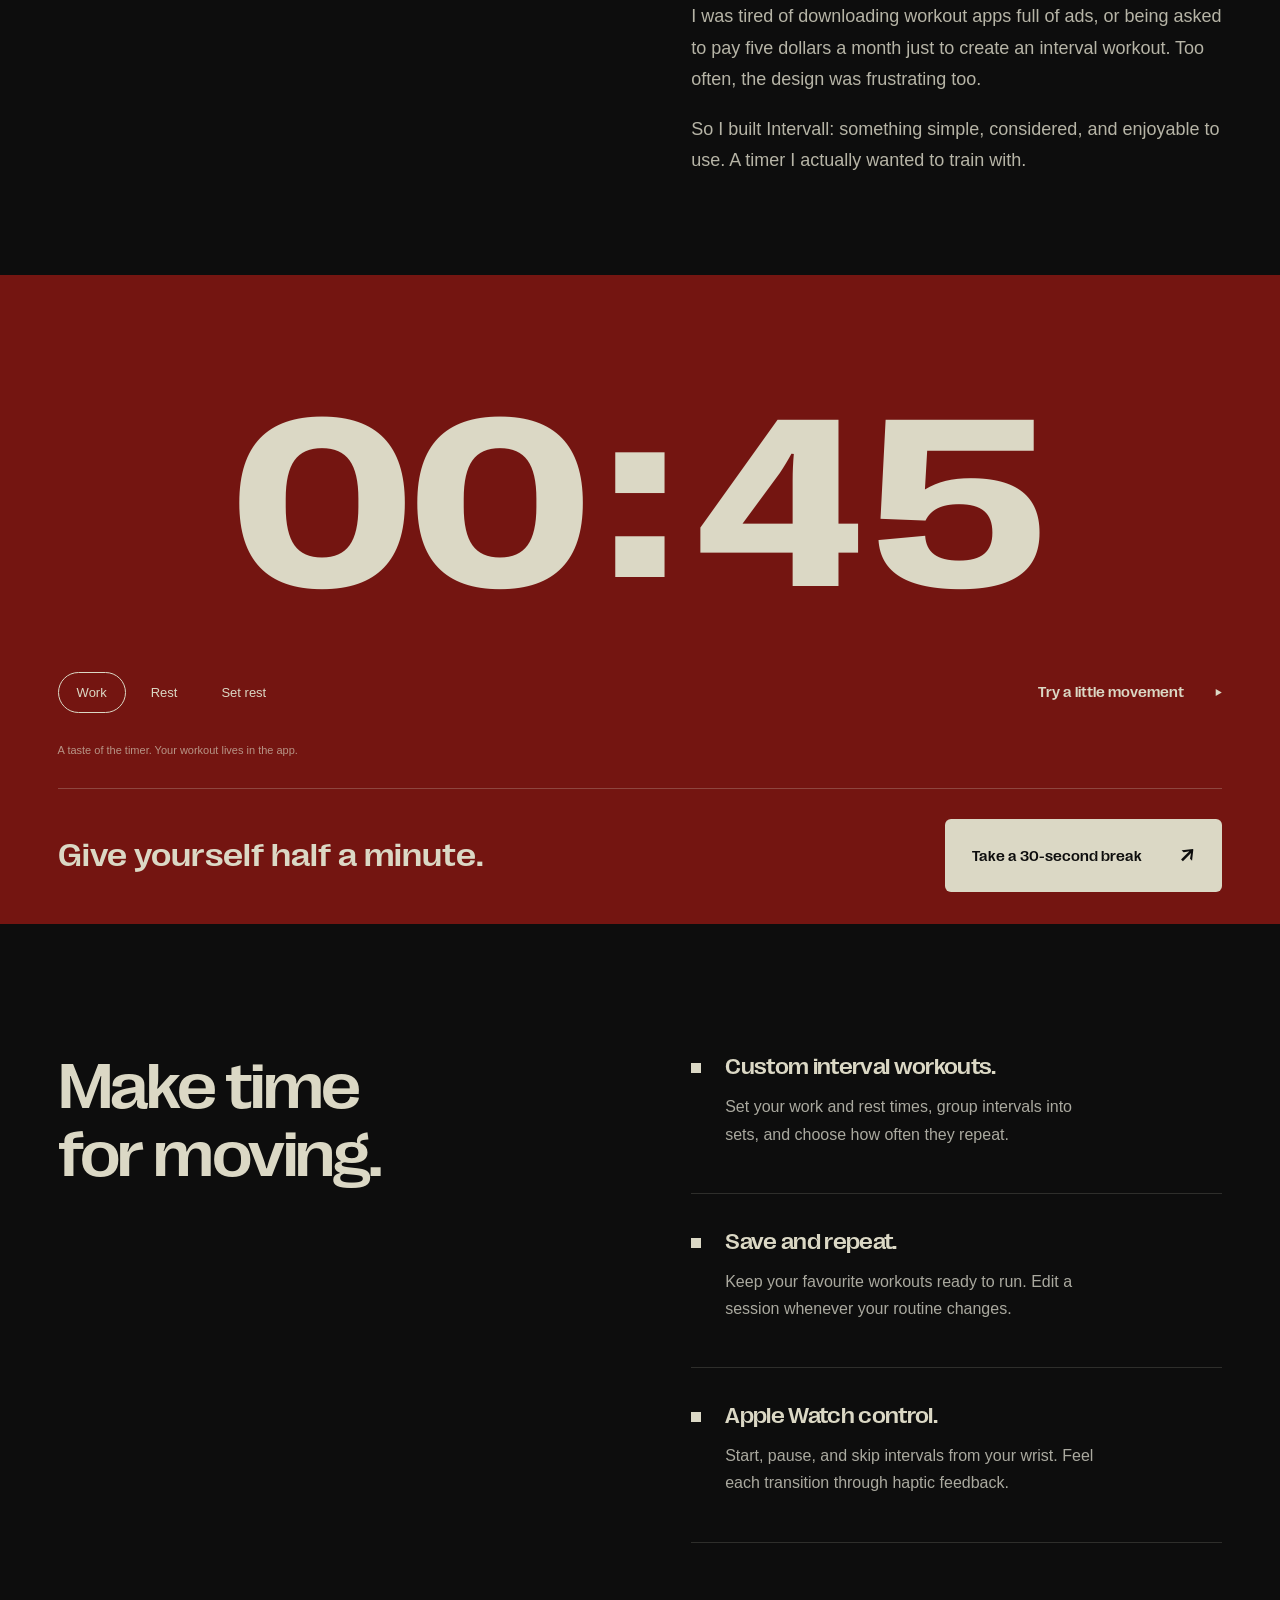
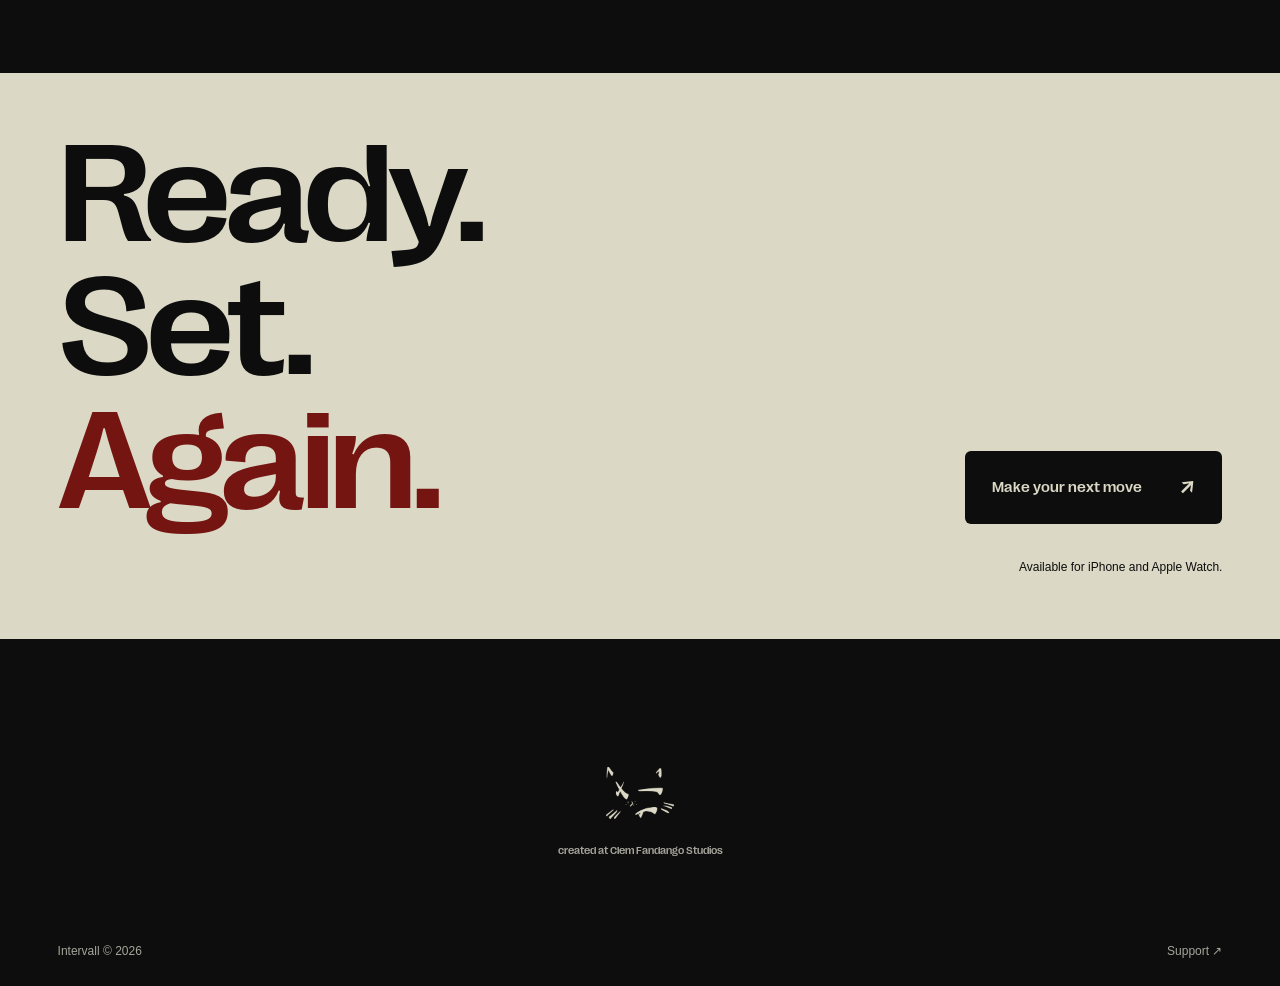
==== commit 7e88a389: "Highlight Watch controls and haptics with paired device illustration" ====
--- a/index.html
+++ b/index.html
@@ -1,9 +1,10 @@
 <!doctype html>
-<html lang="en"><head><meta charset="utf-8"><meta name="viewport" content="width=device-width, initial-scale=1"><meta name="theme-color" content="#0d0d0d"><meta name="description" content="Find your rhythm. Intervall is a beautifully focused interval timer for iPhone and Apple Watch."><title>Intervall — Find your rhythm.</title><link rel="icon" href="assets/mark.png"><link rel="stylesheet" href="style.css?v=4"><script src="site.js?v=3" defer></script></head>
+<html lang="en"><head><meta charset="utf-8"><meta name="viewport" content="width=device-width, initial-scale=1"><meta name="theme-color" content="#0d0d0d"><meta name="description" content="Find your rhythm. Intervall is a beautifully focused interval timer for iPhone and Apple Watch."><title>Intervall — Find your rhythm.</title><link rel="icon" href="assets/mark.png"><link rel="stylesheet" href="style.css?v=5"><script src="site.js?v=3" defer></script></head>
 <body><a class="skip" href="#main">Skip to content</a><header><a href="#" aria-label="Intervall home"><img class="mark" src="assets/mark.png" alt=""></a><span class="eyebrow">A little structure.<br>A lot of movement.</span><a class="nav-link" href="https://apps.apple.com/app/id6760841694">Get the app <span aria-hidden="true">↗</span></a></header>
-<main id="main"><section class="hero"><div class="hero-top"><span class="eyebrow">Interval training, beautifully simple.</span><span class="eyebrow platforms">iPhone + Apple Watch</span></div><h1>Intervall</h1><div class="hero-bottom"><div><p>A focused timer for whatever moves you.</p><a class="download" href="https://apps.apple.com/app/id6760841694">Download on the App Store <span aria-hidden="true">↗</span></a></div></div></section>
+<main id="main"><section class="hero"><div class="hero-top"><span class="eyebrow platforms">iPhone + Apple Watch</span></div><h1>Intervall</h1><div class="hero-bottom"><div><p>A focused timer for whatever moves you.</p><a class="download" href="https://apps.apple.com/app/id6760841694">Download on the App Store <span aria-hidden="true">↗</span></a></div></div></section>
+<section class="watch-spotlight" aria-labelledby="watch-title"><div class="watch-copy"><span class="eyebrow">iPhone + Apple Watch</span><h2 id="watch-title">Eyes up.<br>Keep moving.</h2><p>Start and pause your timer from your wrist. Skip an interval. Keep your phone where you can see it, or leave it out of the way.</p><p>Haptic feedback marks each transition, so you can focus on your workout without staring at a screen.</p><span class="watch-note">Choose your workout on iPhone. Take control on Apple Watch.</span></div><figure class="device-pair" aria-label="Illustration of Intervall on iPhone and Apple Watch, both showing a 45-second work interval"><div class="phone-shell" aria-hidden="true"><div class="phone-screen"><span class="phone-island"></span><span class="phone-session">MORNING INTERVALS<br><small>HR 128</small></span><span class="phone-time">00<span>:</span>45</span><span class="phone-phase">WORK</span><span class="phone-progress">INTERVAL 2 OF 12<br><b>12:30 REMAINING</b></span><span class="phone-controls">‹ <b>PAUSE</b> ›</span></div></div><div class="watch-device" aria-hidden="true"><div class="watch-strap"></div><div class="watch-shell"><div class="watch-screen"><span class="watch-hr">HR 128</span><span class="watch-time">‹ <b>00:45</b> ›</span><span class="watch-phase">WORK</span><span class="watch-progress">2 OF 12</span></div></div><span class="haptic-ring"></span></div><figcaption>One workout. Both screens.</figcaption></figure></section>
 <section class="origin" aria-labelledby="origin-title"><span class="eyebrow">A note from Ruben / Why I built it</span><div><h2 id="origin-title">I just wanted<br>an interval timer.</h2><p>I was tired of downloading workout apps full of ads, or being asked to pay five dollars a month just to create an interval workout. Too often, the design was frustrating too.</p><p>So I built Intervall: something simple, considered, and enjoyable to use. A timer I actually wanted to train with.</p></div></section>
 <section class="demo" id="demo" aria-label="Interactive timer"><div class="rainbow-finish" aria-hidden="true"><i></i><i></i><i></i><i></i></div><div class="clock" aria-label="45 seconds"><span id="minutes">00</span><span class="colon">:</span><span id="seconds">45</span></div><div class="demo-bottom"><div class="phase-picker" role="group" aria-label="Preview timer phase"><button class="phase active" data-phase="work" aria-pressed="true">Work</button><button class="phase" data-phase="rest" aria-pressed="false">Rest</button><button class="phase" data-phase="reset" aria-pressed="false">Set rest</button></div><button id="play" class="play" aria-label="Start timer preview">Try a little movement <span aria-hidden="true">▶</span></button></div><p class="demo-note" id="timer-status" role="status">A taste of the timer. Your workout lives in the app.</p><div class="stretch-invite"><div><p>Give yourself half a minute.</p></div><button id="stretch" class="download">Take a 30-second break <span aria-hidden="true">↗</span></button></div></section>
-<section class="features"><div class="section-intro"><h2>Make time<br>for moving.</h2></div><div class="feature-list"><article><span class="feature-mark" aria-hidden="true"></span><div><h3>Custom interval workouts.</h3><p>Set your work and rest times, group intervals into sets, and choose how often they repeat.</p></div></article><article><span class="feature-mark" aria-hidden="true"></span><div><h3>Save and repeat.</h3><p>Keep your favourite workouts ready to run. Edit a session whenever your routine changes.</p></div></article><article><span class="feature-mark" aria-hidden="true"></span><div><h3>Apple Watch control.</h3><p>Control your session from your wrist, with haptic cues and live heart rate on your iPhone.</p></div></article></div></section>
+<section class="features"><div class="section-intro"><h2>Make time<br>for moving.</h2></div><div class="feature-list"><article><span class="feature-mark" aria-hidden="true"></span><div><h3>Custom interval workouts.</h3><p>Set your work and rest times, group intervals into sets, and choose how often they repeat.</p></div></article><article><span class="feature-mark" aria-hidden="true"></span><div><h3>Save and repeat.</h3><p>Keep your favourite workouts ready to run. Edit a session whenever your routine changes.</p></div></article><article><span class="feature-mark" aria-hidden="true"></span><div><h3>Apple Watch control.</h3><p>Start, pause, and skip intervals from your wrist. Feel each transition through haptic feedback.</p></div></article></div></section>
 <section class="closing"><h2>Ready.<br>Set.<br><span>Again.</span></h2><a class="download" href="https://apps.apple.com/app/id6760841694">Make your next move <span aria-hidden="true">↗</span></a><span class="availability">Available for iPhone and Apple Watch.</span></section></main>
 <footer><div class="studio"><button class="studio-cat" aria-label="Give the studio cat a little attention"><img src="assets/studio.png" alt=""><span class="eyelid" aria-hidden="true"></span></button><a href="https://clemfandangostudios.com">created at Clem Fandango Studios</a><span id="cat-status" class="cat-status" role="status"></span></div><div><span>Intervall © <span id="year">2026</span></span><a href="/support/">Support ↗</a></div></footer></body></html>
--- a/style.css
+++ b/style.css
@@ -4,3 +4,5 @@
 
 /* Quiet geometric accents and a simpler reading hierarchy. */
 .hero-bottom{display:block}.hero-bottom>div{display:flex;align-items:center;justify-content:space-between;gap:32px}.hero p{margin:0}.section-intro h2{margin-top:0}.feature-mark{flex:0 0 10px;width:10px;height:10px;background:currentColor;margin-top:9px}.feature-list article{gap:24px}.closing h2{margin-top:0}.stretch-invite p{margin:0}.demo .clock{padding-top:30px}@media(max-width:650px){.hero-bottom>div{display:block}.hero p{margin:0 0 24px}.feature-list article{gap:18px}.feature-mark{flex-basis:8px;width:8px;height:8px;margin-top:8px}.closing h2{margin-top:12px}.demo .clock{padding-top:35px}}
+
+.watch-spotlight{padding:50px 4.5vw 85px;display:grid;grid-template-columns:1fr 1fr;align-items:center;gap:6vw;background:#151515}.watch-copy{max-width:560px}.watch-copy h2{font:500 clamp(42px,5.8vw,88px)/1.03 Wide,Arial,sans-serif;letter-spacing:-.04em;margin:24px 0 30px}.watch-copy p{font-size:18px;line-height:1.7;color:#b6b4a6}.watch-note{display:block;font-size:13px;line-height:1.6;margin-top:30px;color:#dbd8c5}.device-pair{position:relative;width:430px;height:590px;max-width:100%;margin:30px auto 0}.phone-shell{position:absolute;left:24px;top:0;width:260px;height:540px;padding:8px;border:2px solid #555;border-radius:46px;background:#090909;box-shadow:0 25px 55px #0007;transform:rotate(-7deg)}.phone-screen{height:100%;position:relative;overflow:hidden;border-radius:36px;background:#741511}.phone-island{position:absolute;top:10px;left:50%;transform:translateX(-50%);width:77px;height:22px;background:#090909;border-radius:20px}.phone-session{position:absolute;top:50px;left:15px;font-size:9px;letter-spacing:.7px;font-weight:bold}.phone-session small{display:block;margin-top:8px;font-size:10px;font-weight:normal}.phone-time{position:absolute;top:150px;left:0;width:100%;text-align:center;font:150px/1 Tall,Arial,sans-serif}.phone-time>span{padding:0 3px}.phone-phase{position:absolute;top:335px;width:100%;text-align:center;font-size:10px;letter-spacing:2px}.phone-progress{position:absolute;bottom:80px;left:15%;width:70%;text-align:center;font-size:8px;line-height:1.8;letter-spacing:.8px;border-bottom:2px solid #dbd8c54d;padding-bottom:10px}.phone-progress b{font-weight:normal}.phone-controls{position:absolute;bottom:28px;left:10%;width:80%;display:flex;justify-content:space-between;font-size:19px}.phone-controls b{font-size:14px}.watch-device{position:absolute;right:0;top:240px;width:180px;height:245px;transform:rotate(9deg)}.watch-strap{position:absolute;top:-55px;bottom:-55px;left:32px;right:32px;background:linear-gradient(90deg,#242424,#3a3a37 50%,#242424);border:1px solid #494944;border-radius:35px}.watch-shell{position:absolute;inset:15px 0;border-radius:49px;background:linear-gradient(120deg,#777,#222 40%,#666);padding:7px;box-shadow:0 18px 30px #0008;z-index:1}.watch-shell:after{content:'';position:absolute;right:-6px;top:50px;width:6px;height:29px;background:#62625b;border-radius:0 4px 4px 0}.watch-screen{position:relative;height:100%;background:#741511;border:5px solid #080808;border-radius:42px;overflow:hidden}.watch-hr{position:absolute;top:25px;left:14px;font-size:9px;letter-spacing:1px}.watch-time{position:absolute;top:77px;width:100%;display:flex;align-items:center;justify-content:space-around;font-size:17px}.watch-time b{font-size:31px;font-weight:400;letter-spacing:-1px}.watch-phase{position:absolute;top:123px;width:100%;text-align:center;font-size:9px;letter-spacing:1.4px}.watch-progress{position:absolute;top:142px;width:100%;text-align:center;font-size:8px;letter-spacing:1px}.device-pair figcaption{position:absolute;bottom:0;width:100%;text-align:center;color:#aaa99f;font-size:12px}.haptic-ring{position:absolute;inset:8px -7px;border:1px solid #dbd8c5;border-radius:56px;animation:haptic-hint 4s ease-out infinite;pointer-events:none}@keyframes haptic-hint{0%,60%,100%{opacity:0;transform:scale(1)}65%{opacity:.4;transform:scale(1)}85%{opacity:0;transform:scale(1.16)}}@media(max-width:900px){.watch-spotlight{grid-template-columns:1fr;gap:20px}.watch-copy{max-width:650px}.device-pair{margin-top:20px}}@media(max-width:480px){.watch-spotlight{padding-top:45px;padding-bottom:45px}.watch-copy p{font-size:16px}.device-pair{width:330px;height:480px}.phone-shell{width:215px;height:445px;left:15px;border-radius:38px}.phone-screen{border-radius:28px}.phone-time{top:125px;font-size:120px}.phone-phase{top:275px}.phone-progress{bottom:65px}.phone-controls{bottom:22px}.watch-device{right:0;top:205px;transform:rotate(9deg) scale(.8);transform-origin:right top}.device-pair figcaption{bottom:0}}@media(prefers-reduced-motion:reduce){.haptic-ring{animation:none;opacity:0}}
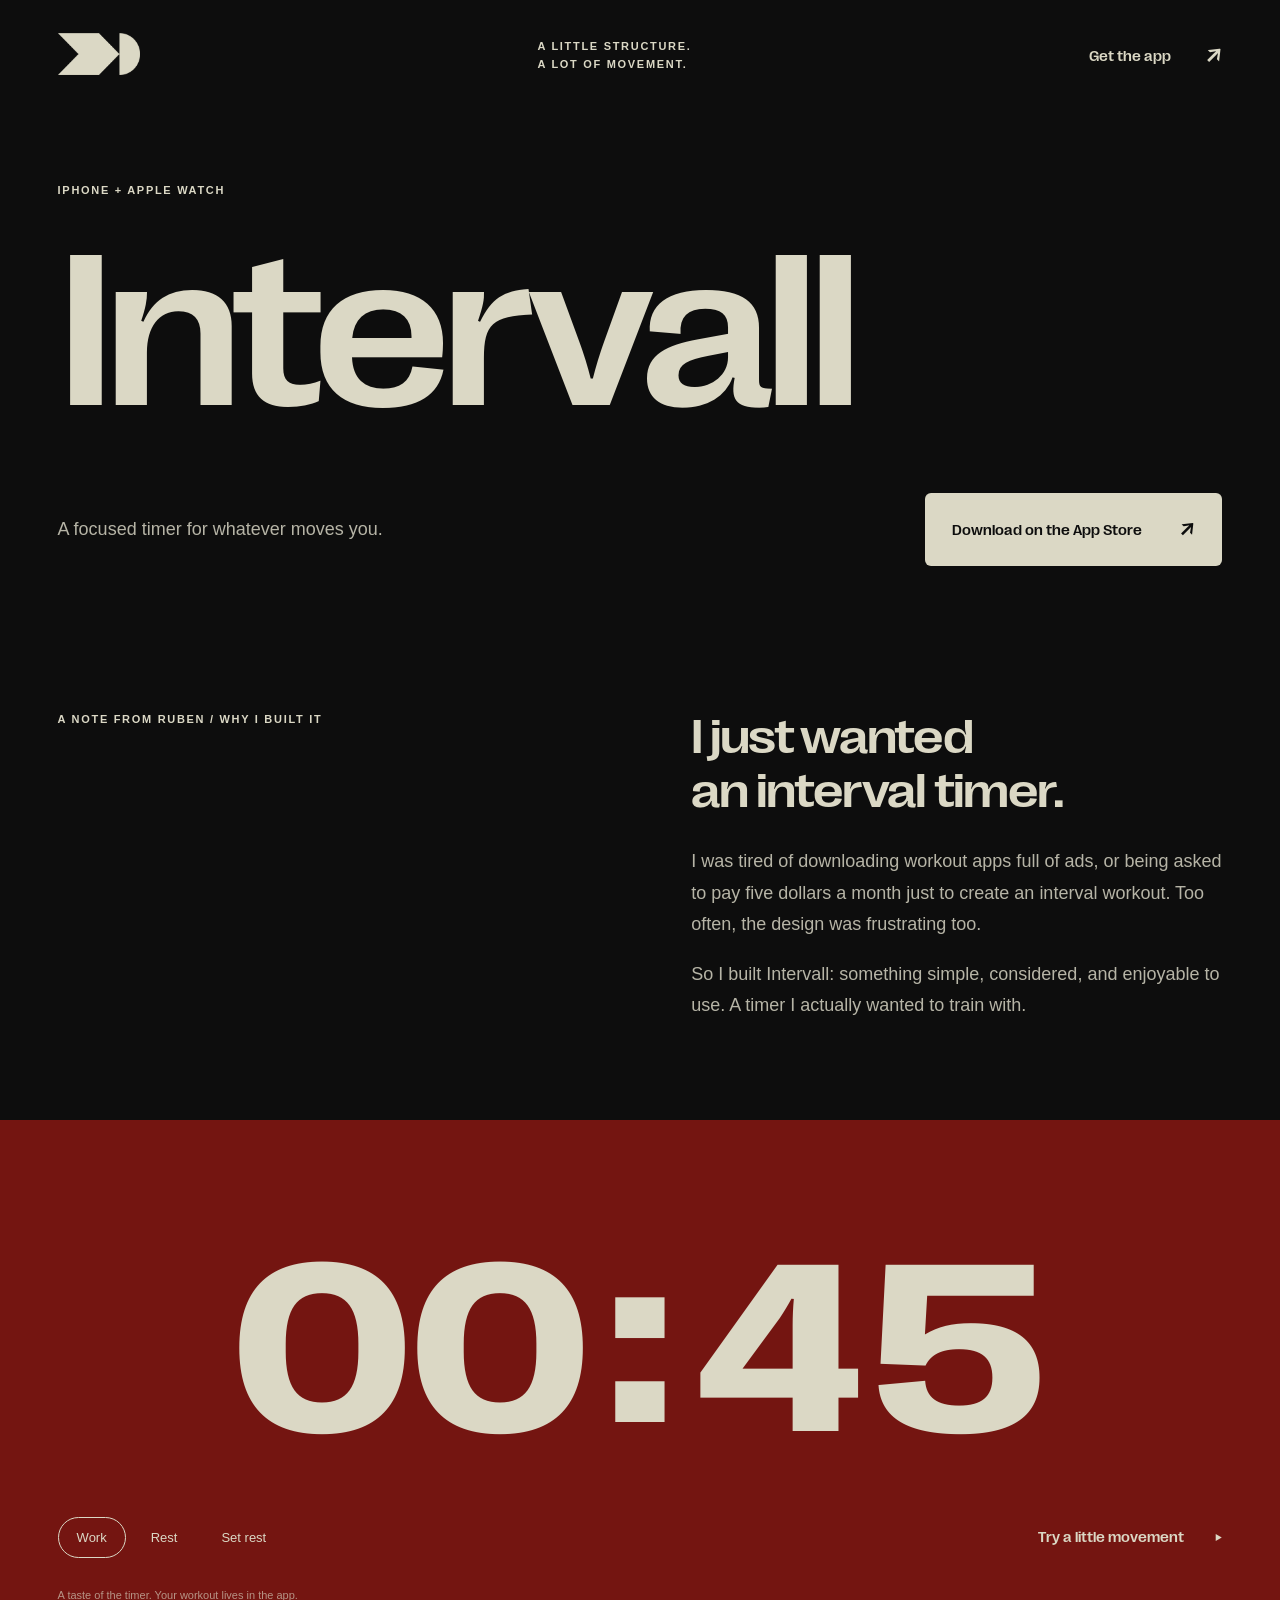
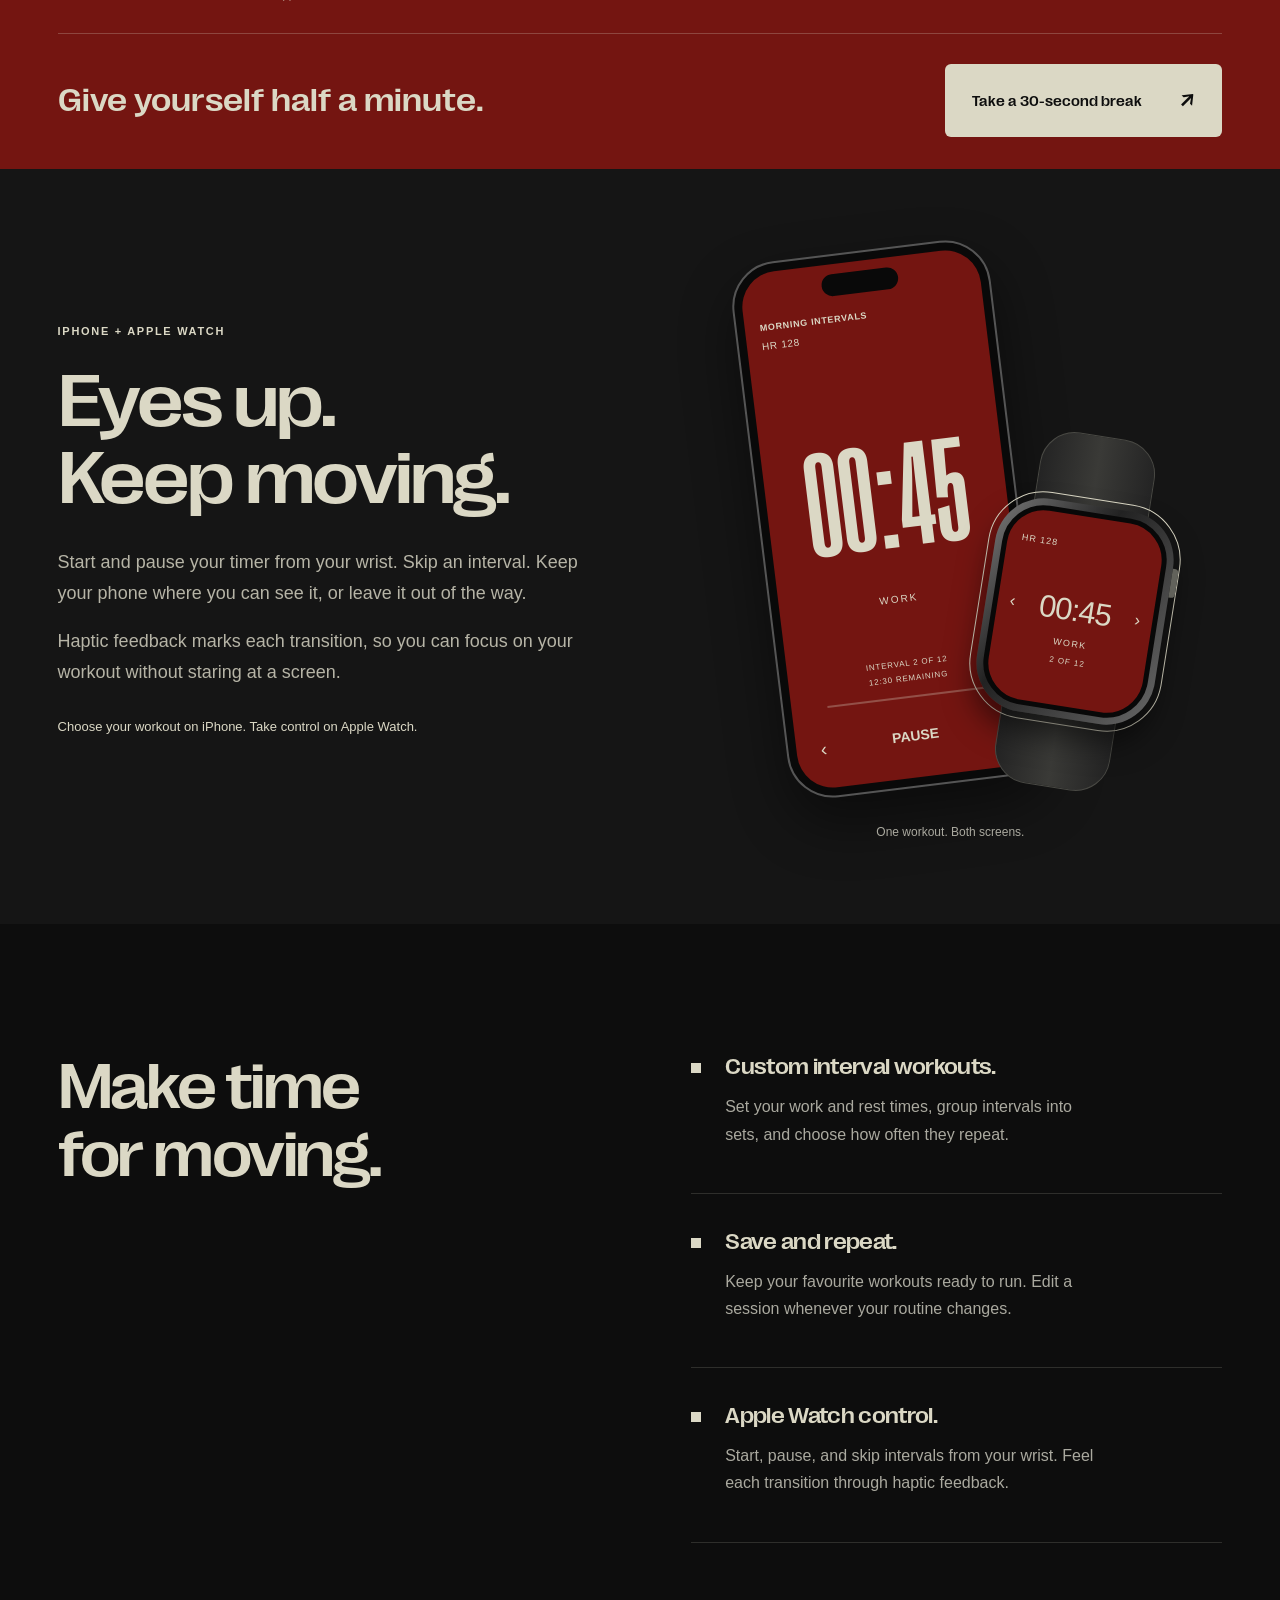
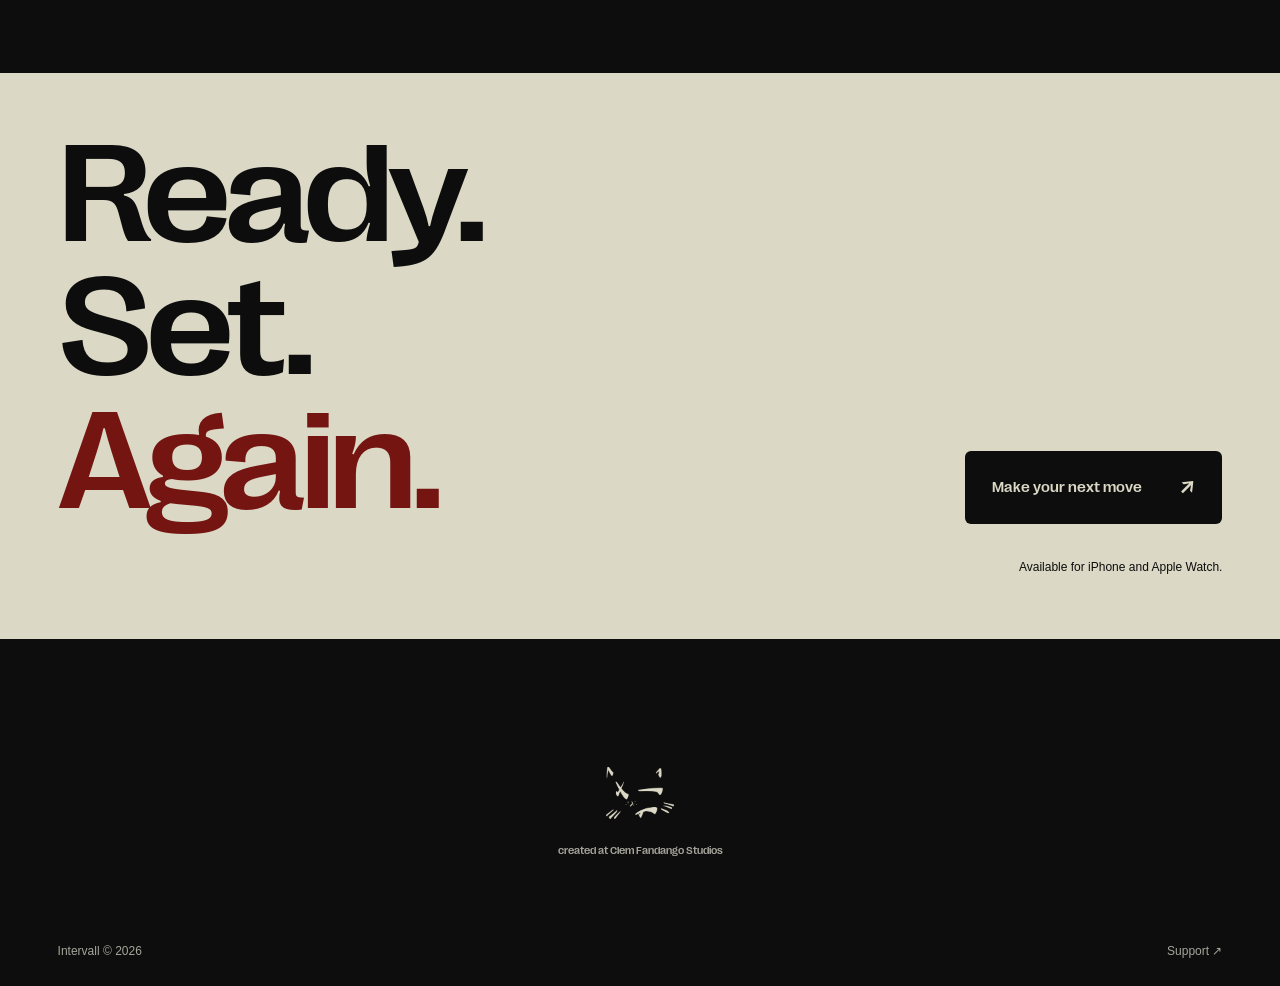
==== commit 1c1f773f: "Move Watch showcase below interactive timer" ====
--- a/index.html
+++ b/index.html
@@ -2,9 +2,10 @@
 <html lang="en"><head><meta charset="utf-8"><meta name="viewport" content="width=device-width, initial-scale=1"><meta name="theme-color" content="#0d0d0d"><meta name="description" content="Find your rhythm. Intervall is a beautifully focused interval timer for iPhone and Apple Watch."><title>Intervall — Find your rhythm.</title><link rel="icon" href="assets/mark.png"><link rel="stylesheet" href="style.css?v=5"><script src="site.js?v=3" defer></script></head>
 <body><a class="skip" href="#main">Skip to content</a><header><a href="#" aria-label="Intervall home"><img class="mark" src="assets/mark.png" alt=""></a><span class="eyebrow">A little structure.<br>A lot of movement.</span><a class="nav-link" href="https://apps.apple.com/app/id6760841694">Get the app <span aria-hidden="true">↗</span></a></header>
 <main id="main"><section class="hero"><div class="hero-top"><span class="eyebrow platforms">iPhone + Apple Watch</span></div><h1>Intervall</h1><div class="hero-bottom"><div><p>A focused timer for whatever moves you.</p><a class="download" href="https://apps.apple.com/app/id6760841694">Download on the App Store <span aria-hidden="true">↗</span></a></div></div></section>
-<section class="watch-spotlight" aria-labelledby="watch-title"><div class="watch-copy"><span class="eyebrow">iPhone + Apple Watch</span><h2 id="watch-title">Eyes up.<br>Keep moving.</h2><p>Start and pause your timer from your wrist. Skip an interval. Keep your phone where you can see it, or leave it out of the way.</p><p>Haptic feedback marks each transition, so you can focus on your workout without staring at a screen.</p><span class="watch-note">Choose your workout on iPhone. Take control on Apple Watch.</span></div><figure class="device-pair" aria-label="Illustration of Intervall on iPhone and Apple Watch, both showing a 45-second work interval"><div class="phone-shell" aria-hidden="true"><div class="phone-screen"><span class="phone-island"></span><span class="phone-session">MORNING INTERVALS<br><small>HR 128</small></span><span class="phone-time">00<span>:</span>45</span><span class="phone-phase">WORK</span><span class="phone-progress">INTERVAL 2 OF 12<br><b>12:30 REMAINING</b></span><span class="phone-controls">‹ <b>PAUSE</b> ›</span></div></div><div class="watch-device" aria-hidden="true"><div class="watch-strap"></div><div class="watch-shell"><div class="watch-screen"><span class="watch-hr">HR 128</span><span class="watch-time">‹ <b>00:45</b> ›</span><span class="watch-phase">WORK</span><span class="watch-progress">2 OF 12</span></div></div><span class="haptic-ring"></span></div><figcaption>One workout. Both screens.</figcaption></figure></section>
+
 <section class="origin" aria-labelledby="origin-title"><span class="eyebrow">A note from Ruben / Why I built it</span><div><h2 id="origin-title">I just wanted<br>an interval timer.</h2><p>I was tired of downloading workout apps full of ads, or being asked to pay five dollars a month just to create an interval workout. Too often, the design was frustrating too.</p><p>So I built Intervall: something simple, considered, and enjoyable to use. A timer I actually wanted to train with.</p></div></section>
 <section class="demo" id="demo" aria-label="Interactive timer"><div class="rainbow-finish" aria-hidden="true"><i></i><i></i><i></i><i></i></div><div class="clock" aria-label="45 seconds"><span id="minutes">00</span><span class="colon">:</span><span id="seconds">45</span></div><div class="demo-bottom"><div class="phase-picker" role="group" aria-label="Preview timer phase"><button class="phase active" data-phase="work" aria-pressed="true">Work</button><button class="phase" data-phase="rest" aria-pressed="false">Rest</button><button class="phase" data-phase="reset" aria-pressed="false">Set rest</button></div><button id="play" class="play" aria-label="Start timer preview">Try a little movement <span aria-hidden="true">▶</span></button></div><p class="demo-note" id="timer-status" role="status">A taste of the timer. Your workout lives in the app.</p><div class="stretch-invite"><div><p>Give yourself half a minute.</p></div><button id="stretch" class="download">Take a 30-second break <span aria-hidden="true">↗</span></button></div></section>
+<section class="watch-spotlight" aria-labelledby="watch-title"><div class="watch-copy"><span class="eyebrow">iPhone + Apple Watch</span><h2 id="watch-title">Eyes up.<br>Keep moving.</h2><p>Start and pause your timer from your wrist. Skip an interval. Keep your phone where you can see it, or leave it out of the way.</p><p>Haptic feedback marks each transition, so you can focus on your workout without staring at a screen.</p><span class="watch-note">Choose your workout on iPhone. Take control on Apple Watch.</span></div><figure class="device-pair" aria-label="Illustration of Intervall on iPhone and Apple Watch, both showing a 45-second work interval"><div class="phone-shell" aria-hidden="true"><div class="phone-screen"><span class="phone-island"></span><span class="phone-session">MORNING INTERVALS<br><small>HR 128</small></span><span class="phone-time">00<span>:</span>45</span><span class="phone-phase">WORK</span><span class="phone-progress">INTERVAL 2 OF 12<br><b>12:30 REMAINING</b></span><span class="phone-controls">‹ <b>PAUSE</b> ›</span></div></div><div class="watch-device" aria-hidden="true"><div class="watch-strap"></div><div class="watch-shell"><div class="watch-screen"><span class="watch-hr">HR 128</span><span class="watch-time">‹ <b>00:45</b> ›</span><span class="watch-phase">WORK</span><span class="watch-progress">2 OF 12</span></div></div><span class="haptic-ring"></span></div><figcaption>One workout. Both screens.</figcaption></figure></section>
 <section class="features"><div class="section-intro"><h2>Make time<br>for moving.</h2></div><div class="feature-list"><article><span class="feature-mark" aria-hidden="true"></span><div><h3>Custom interval workouts.</h3><p>Set your work and rest times, group intervals into sets, and choose how often they repeat.</p></div></article><article><span class="feature-mark" aria-hidden="true"></span><div><h3>Save and repeat.</h3><p>Keep your favourite workouts ready to run. Edit a session whenever your routine changes.</p></div></article><article><span class="feature-mark" aria-hidden="true"></span><div><h3>Apple Watch control.</h3><p>Start, pause, and skip intervals from your wrist. Feel each transition through haptic feedback.</p></div></article></div></section>
 <section class="closing"><h2>Ready.<br>Set.<br><span>Again.</span></h2><a class="download" href="https://apps.apple.com/app/id6760841694">Make your next move <span aria-hidden="true">↗</span></a><span class="availability">Available for iPhone and Apple Watch.</span></section></main>
 <footer><div class="studio"><button class="studio-cat" aria-label="Give the studio cat a little attention"><img src="assets/studio.png" alt=""><span class="eyelid" aria-hidden="true"></span></button><a href="https://clemfandangostudios.com">created at Clem Fandango Studios</a><span id="cat-status" class="cat-status" role="status"></span></div><div><span>Intervall © <span id="year">2026</span></span><a href="/support/">Support ↗</a></div></footer></body></html>
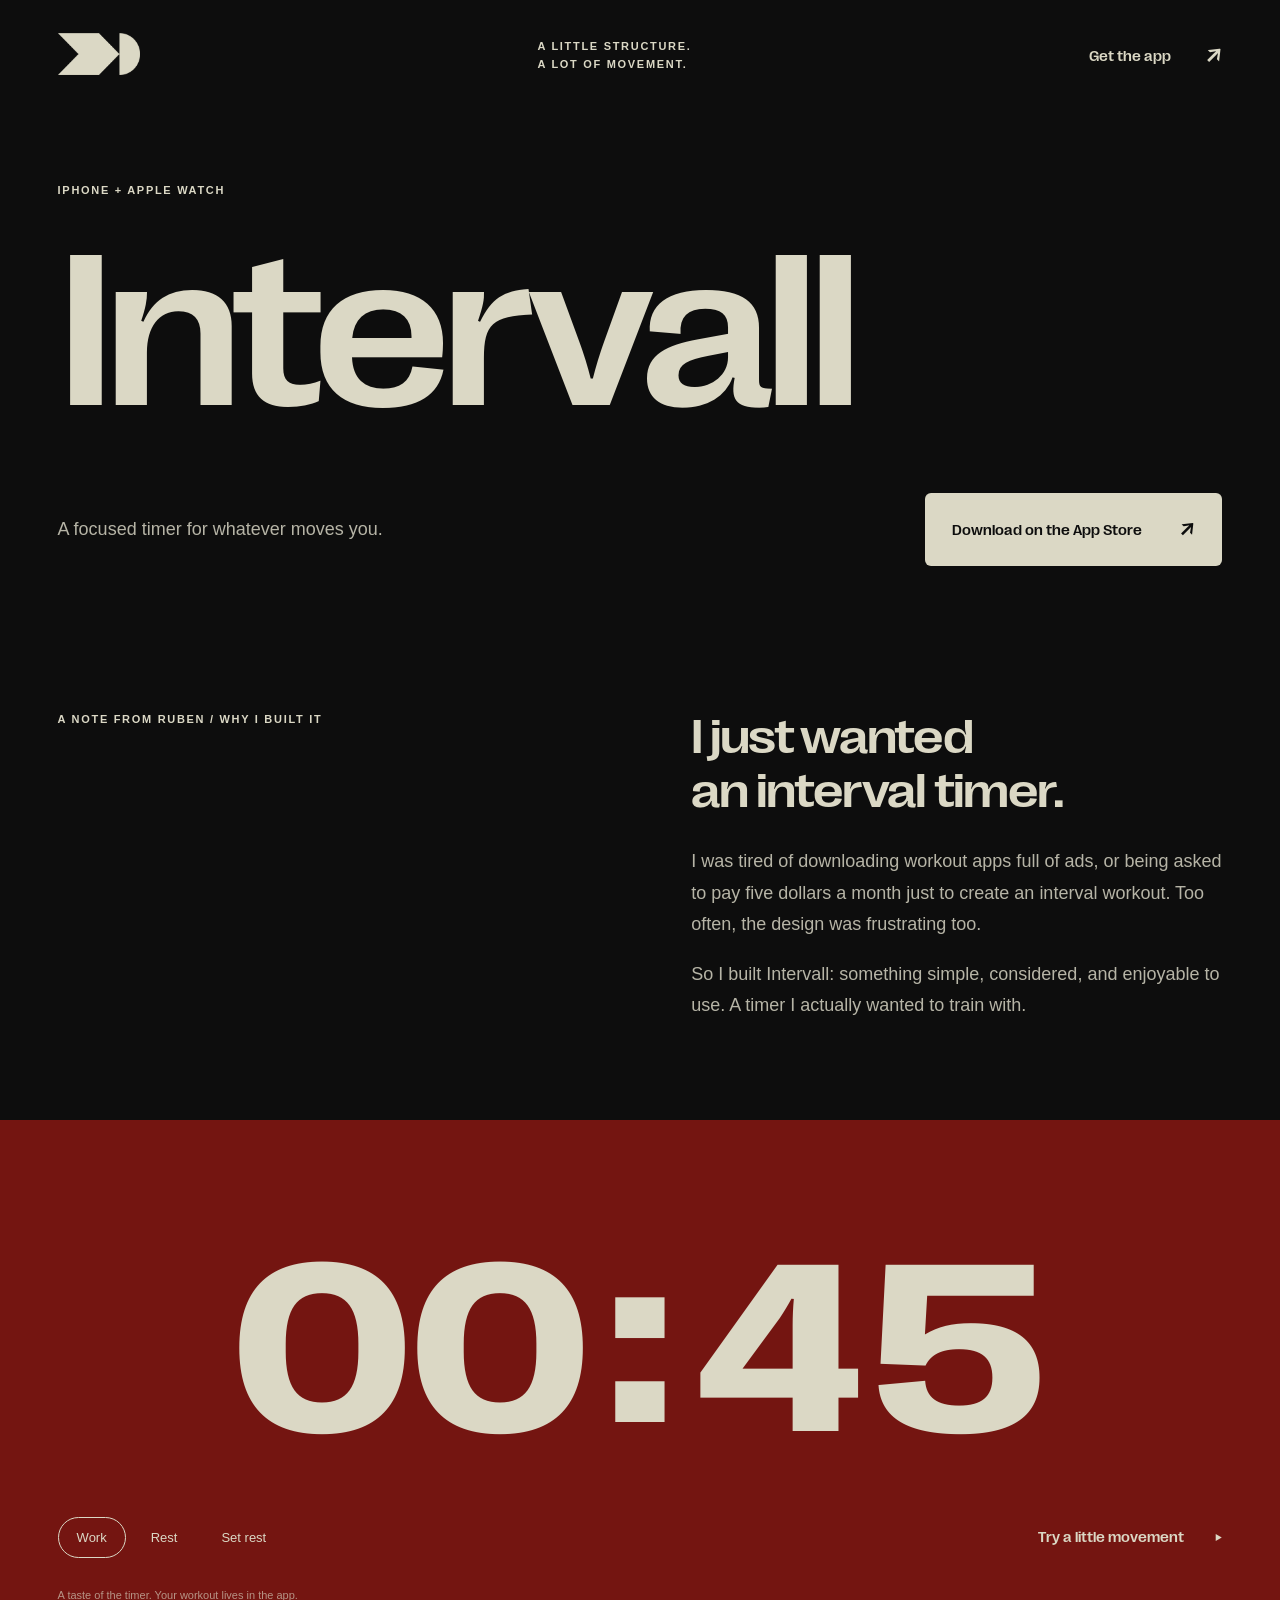
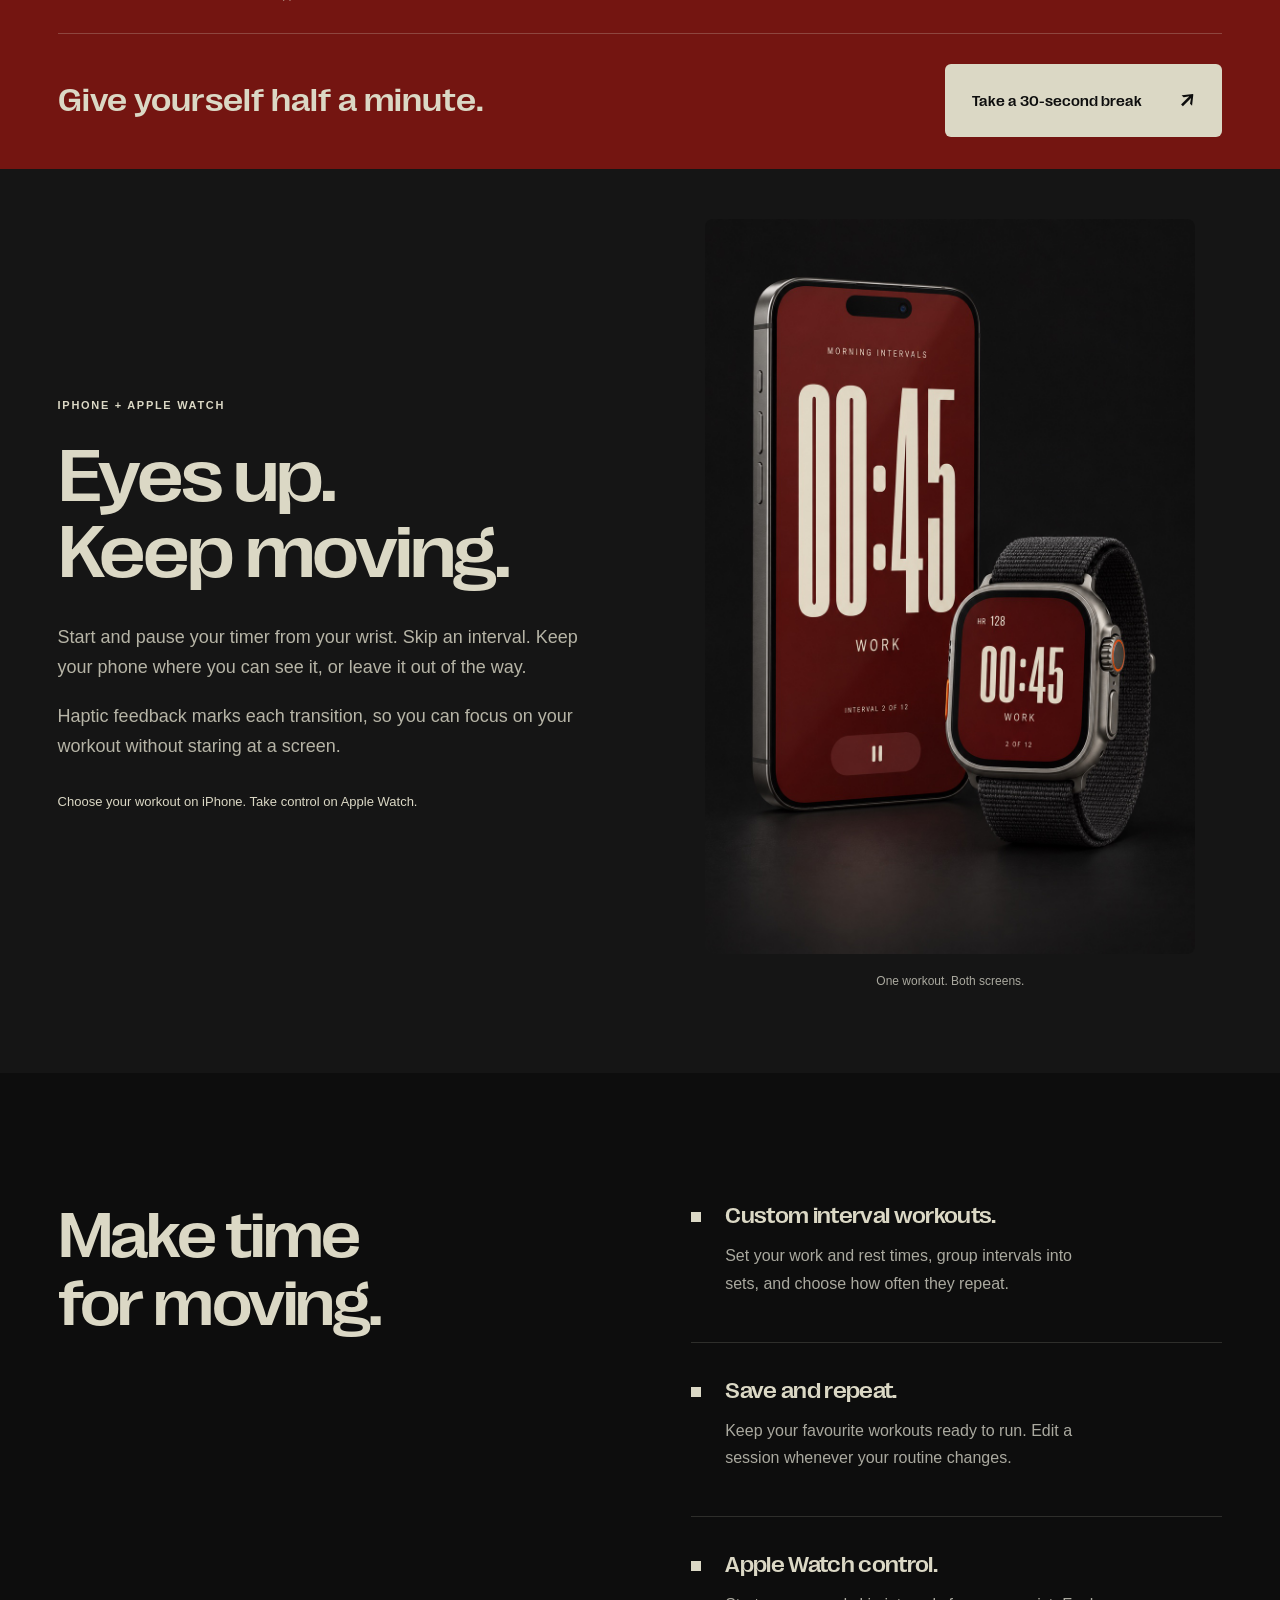
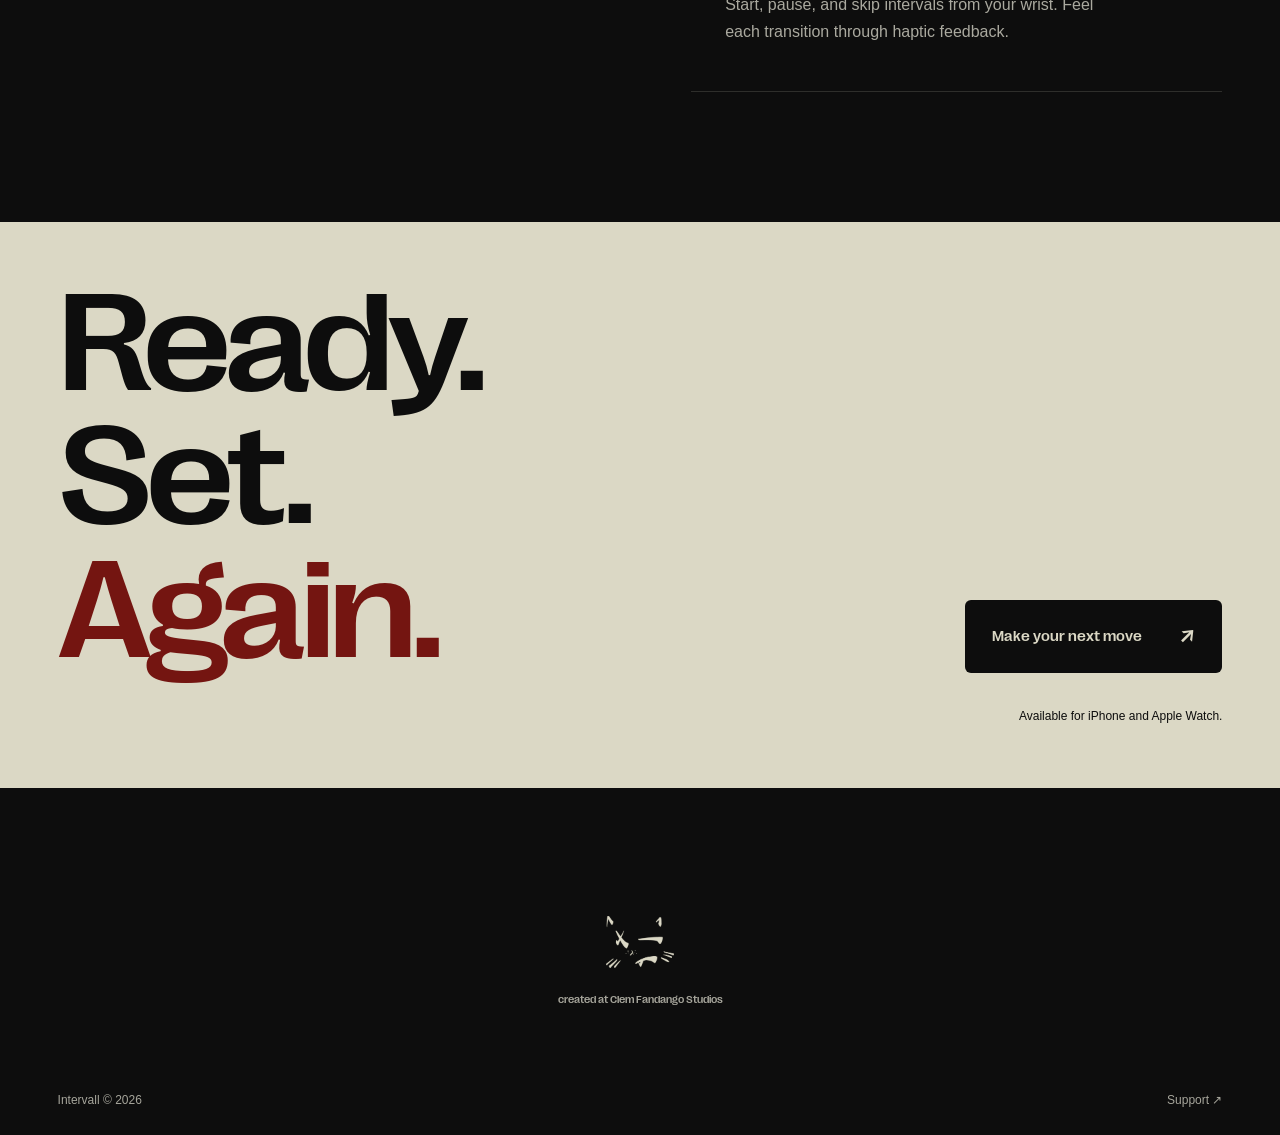
==== commit fa619b3c: "Replace illustrated devices with realistic iPhone and Watch Ultra mockup" ====
--- a/index.html
+++ b/index.html
@@ -1,11 +1,11 @@
 <!doctype html>
-<html lang="en"><head><meta charset="utf-8"><meta name="viewport" content="width=device-width, initial-scale=1"><meta name="theme-color" content="#0d0d0d"><meta name="description" content="Find your rhythm. Intervall is a beautifully focused interval timer for iPhone and Apple Watch."><title>Intervall — Find your rhythm.</title><link rel="icon" href="assets/mark.png"><link rel="stylesheet" href="style.css?v=5"><script src="site.js?v=3" defer></script></head>
+<html lang="en"><head><meta charset="utf-8"><meta name="viewport" content="width=device-width, initial-scale=1"><meta name="theme-color" content="#0d0d0d"><meta name="description" content="Find your rhythm. Intervall is a beautifully focused interval timer for iPhone and Apple Watch."><title>Intervall — Find your rhythm.</title><link rel="icon" href="assets/mark.png"><link rel="stylesheet" href="style.css?v=6"><script src="site.js?v=3" defer></script></head>
 <body><a class="skip" href="#main">Skip to content</a><header><a href="#" aria-label="Intervall home"><img class="mark" src="assets/mark.png" alt=""></a><span class="eyebrow">A little structure.<br>A lot of movement.</span><a class="nav-link" href="https://apps.apple.com/app/id6760841694">Get the app <span aria-hidden="true">↗</span></a></header>
 <main id="main"><section class="hero"><div class="hero-top"><span class="eyebrow platforms">iPhone + Apple Watch</span></div><h1>Intervall</h1><div class="hero-bottom"><div><p>A focused timer for whatever moves you.</p><a class="download" href="https://apps.apple.com/app/id6760841694">Download on the App Store <span aria-hidden="true">↗</span></a></div></div></section>
 
 <section class="origin" aria-labelledby="origin-title"><span class="eyebrow">A note from Ruben / Why I built it</span><div><h2 id="origin-title">I just wanted<br>an interval timer.</h2><p>I was tired of downloading workout apps full of ads, or being asked to pay five dollars a month just to create an interval workout. Too often, the design was frustrating too.</p><p>So I built Intervall: something simple, considered, and enjoyable to use. A timer I actually wanted to train with.</p></div></section>
 <section class="demo" id="demo" aria-label="Interactive timer"><div class="rainbow-finish" aria-hidden="true"><i></i><i></i><i></i><i></i></div><div class="clock" aria-label="45 seconds"><span id="minutes">00</span><span class="colon">:</span><span id="seconds">45</span></div><div class="demo-bottom"><div class="phase-picker" role="group" aria-label="Preview timer phase"><button class="phase active" data-phase="work" aria-pressed="true">Work</button><button class="phase" data-phase="rest" aria-pressed="false">Rest</button><button class="phase" data-phase="reset" aria-pressed="false">Set rest</button></div><button id="play" class="play" aria-label="Start timer preview">Try a little movement <span aria-hidden="true">▶</span></button></div><p class="demo-note" id="timer-status" role="status">A taste of the timer. Your workout lives in the app.</p><div class="stretch-invite"><div><p>Give yourself half a minute.</p></div><button id="stretch" class="download">Take a 30-second break <span aria-hidden="true">↗</span></button></div></section>
-<section class="watch-spotlight" aria-labelledby="watch-title"><div class="watch-copy"><span class="eyebrow">iPhone + Apple Watch</span><h2 id="watch-title">Eyes up.<br>Keep moving.</h2><p>Start and pause your timer from your wrist. Skip an interval. Keep your phone where you can see it, or leave it out of the way.</p><p>Haptic feedback marks each transition, so you can focus on your workout without staring at a screen.</p><span class="watch-note">Choose your workout on iPhone. Take control on Apple Watch.</span></div><figure class="device-pair" aria-label="Illustration of Intervall on iPhone and Apple Watch, both showing a 45-second work interval"><div class="phone-shell" aria-hidden="true"><div class="phone-screen"><span class="phone-island"></span><span class="phone-session">MORNING INTERVALS<br><small>HR 128</small></span><span class="phone-time">00<span>:</span>45</span><span class="phone-phase">WORK</span><span class="phone-progress">INTERVAL 2 OF 12<br><b>12:30 REMAINING</b></span><span class="phone-controls">‹ <b>PAUSE</b> ›</span></div></div><div class="watch-device" aria-hidden="true"><div class="watch-strap"></div><div class="watch-shell"><div class="watch-screen"><span class="watch-hr">HR 128</span><span class="watch-time">‹ <b>00:45</b> ›</span><span class="watch-phase">WORK</span><span class="watch-progress">2 OF 12</span></div></div><span class="haptic-ring"></span></div><figcaption>One workout. Both screens.</figcaption></figure></section>
+<section class="watch-spotlight" aria-labelledby="watch-title"><div class="watch-copy"><span class="eyebrow">iPhone + Apple Watch</span><h2 id="watch-title">Eyes up.<br>Keep moving.</h2><p>Start and pause your timer from your wrist. Skip an interval. Keep your phone where you can see it, or leave it out of the way.</p><p>Haptic feedback marks each transition, so you can focus on your workout without staring at a screen.</p><span class="watch-note">Choose your workout on iPhone. Take control on Apple Watch.</span></div><figure class="device-photo"><img src="assets/iphone-watch-ultra.jpg" width="1024" height="1536" loading="lazy" alt="Realistic product mockup of Intervall on an iPhone and titanium Apple Watch Ultra with a charcoal fabric strap, both showing a 45-second work interval."><figcaption>One workout. Both screens.</figcaption></figure></section>
 <section class="features"><div class="section-intro"><h2>Make time<br>for moving.</h2></div><div class="feature-list"><article><span class="feature-mark" aria-hidden="true"></span><div><h3>Custom interval workouts.</h3><p>Set your work and rest times, group intervals into sets, and choose how often they repeat.</p></div></article><article><span class="feature-mark" aria-hidden="true"></span><div><h3>Save and repeat.</h3><p>Keep your favourite workouts ready to run. Edit a session whenever your routine changes.</p></div></article><article><span class="feature-mark" aria-hidden="true"></span><div><h3>Apple Watch control.</h3><p>Start, pause, and skip intervals from your wrist. Feel each transition through haptic feedback.</p></div></article></div></section>
 <section class="closing"><h2>Ready.<br>Set.<br><span>Again.</span></h2><a class="download" href="https://apps.apple.com/app/id6760841694">Make your next move <span aria-hidden="true">↗</span></a><span class="availability">Available for iPhone and Apple Watch.</span></section></main>
 <footer><div class="studio"><button class="studio-cat" aria-label="Give the studio cat a little attention"><img src="assets/studio.png" alt=""><span class="eyelid" aria-hidden="true"></span></button><a href="https://clemfandangostudios.com">created at Clem Fandango Studios</a><span id="cat-status" class="cat-status" role="status"></span></div><div><span>Intervall © <span id="year">2026</span></span><a href="/support/">Support ↗</a></div></footer></body></html>
--- a/style.css
+++ b/style.css
@@ -6,3 +6,5 @@
 .hero-bottom{display:block}.hero-bottom>div{display:flex;align-items:center;justify-content:space-between;gap:32px}.hero p{margin:0}.section-intro h2{margin-top:0}.feature-mark{flex:0 0 10px;width:10px;height:10px;background:currentColor;margin-top:9px}.feature-list article{gap:24px}.closing h2{margin-top:0}.stretch-invite p{margin:0}.demo .clock{padding-top:30px}@media(max-width:650px){.hero-bottom>div{display:block}.hero p{margin:0 0 24px}.feature-list article{gap:18px}.feature-mark{flex-basis:8px;width:8px;height:8px;margin-top:8px}.closing h2{margin-top:12px}.demo .clock{padding-top:35px}}
 
 .watch-spotlight{padding:50px 4.5vw 85px;display:grid;grid-template-columns:1fr 1fr;align-items:center;gap:6vw;background:#151515}.watch-copy{max-width:560px}.watch-copy h2{font:500 clamp(42px,5.8vw,88px)/1.03 Wide,Arial,sans-serif;letter-spacing:-.04em;margin:24px 0 30px}.watch-copy p{font-size:18px;line-height:1.7;color:#b6b4a6}.watch-note{display:block;font-size:13px;line-height:1.6;margin-top:30px;color:#dbd8c5}.device-pair{position:relative;width:430px;height:590px;max-width:100%;margin:30px auto 0}.phone-shell{position:absolute;left:24px;top:0;width:260px;height:540px;padding:8px;border:2px solid #555;border-radius:46px;background:#090909;box-shadow:0 25px 55px #0007;transform:rotate(-7deg)}.phone-screen{height:100%;position:relative;overflow:hidden;border-radius:36px;background:#741511}.phone-island{position:absolute;top:10px;left:50%;transform:translateX(-50%);width:77px;height:22px;background:#090909;border-radius:20px}.phone-session{position:absolute;top:50px;left:15px;font-size:9px;letter-spacing:.7px;font-weight:bold}.phone-session small{display:block;margin-top:8px;font-size:10px;font-weight:normal}.phone-time{position:absolute;top:150px;left:0;width:100%;text-align:center;font:150px/1 Tall,Arial,sans-serif}.phone-time>span{padding:0 3px}.phone-phase{position:absolute;top:335px;width:100%;text-align:center;font-size:10px;letter-spacing:2px}.phone-progress{position:absolute;bottom:80px;left:15%;width:70%;text-align:center;font-size:8px;line-height:1.8;letter-spacing:.8px;border-bottom:2px solid #dbd8c54d;padding-bottom:10px}.phone-progress b{font-weight:normal}.phone-controls{position:absolute;bottom:28px;left:10%;width:80%;display:flex;justify-content:space-between;font-size:19px}.phone-controls b{font-size:14px}.watch-device{position:absolute;right:0;top:240px;width:180px;height:245px;transform:rotate(9deg)}.watch-strap{position:absolute;top:-55px;bottom:-55px;left:32px;right:32px;background:linear-gradient(90deg,#242424,#3a3a37 50%,#242424);border:1px solid #494944;border-radius:35px}.watch-shell{position:absolute;inset:15px 0;border-radius:49px;background:linear-gradient(120deg,#777,#222 40%,#666);padding:7px;box-shadow:0 18px 30px #0008;z-index:1}.watch-shell:after{content:'';position:absolute;right:-6px;top:50px;width:6px;height:29px;background:#62625b;border-radius:0 4px 4px 0}.watch-screen{position:relative;height:100%;background:#741511;border:5px solid #080808;border-radius:42px;overflow:hidden}.watch-hr{position:absolute;top:25px;left:14px;font-size:9px;letter-spacing:1px}.watch-time{position:absolute;top:77px;width:100%;display:flex;align-items:center;justify-content:space-around;font-size:17px}.watch-time b{font-size:31px;font-weight:400;letter-spacing:-1px}.watch-phase{position:absolute;top:123px;width:100%;text-align:center;font-size:9px;letter-spacing:1.4px}.watch-progress{position:absolute;top:142px;width:100%;text-align:center;font-size:8px;letter-spacing:1px}.device-pair figcaption{position:absolute;bottom:0;width:100%;text-align:center;color:#aaa99f;font-size:12px}.haptic-ring{position:absolute;inset:8px -7px;border:1px solid #dbd8c5;border-radius:56px;animation:haptic-hint 4s ease-out infinite;pointer-events:none}@keyframes haptic-hint{0%,60%,100%{opacity:0;transform:scale(1)}65%{opacity:.4;transform:scale(1)}85%{opacity:0;transform:scale(1.16)}}@media(max-width:900px){.watch-spotlight{grid-template-columns:1fr;gap:20px}.watch-copy{max-width:650px}.device-pair{margin-top:20px}}@media(max-width:480px){.watch-spotlight{padding-top:45px;padding-bottom:45px}.watch-copy p{font-size:16px}.device-pair{width:330px;height:480px}.phone-shell{width:215px;height:445px;left:15px;border-radius:38px}.phone-screen{border-radius:28px}.phone-time{top:125px;font-size:120px}.phone-phase{top:275px}.phone-progress{bottom:65px}.phone-controls{bottom:22px}.watch-device{right:0;top:205px;transform:rotate(9deg) scale(.8);transform-origin:right top}.device-pair figcaption{bottom:0}}@media(prefers-reduced-motion:reduce){.haptic-ring{animation:none;opacity:0}}
+
+.device-photo{margin:0 auto;width:min(100%,490px)}.device-photo img{display:block;width:100%;height:auto;border-radius:8px}.device-photo figcaption{text-align:center;color:#aaa99f;font-size:12px;margin-top:20px}@media(max-width:900px){.device-photo{width:min(100%,440px);margin-top:15px}}
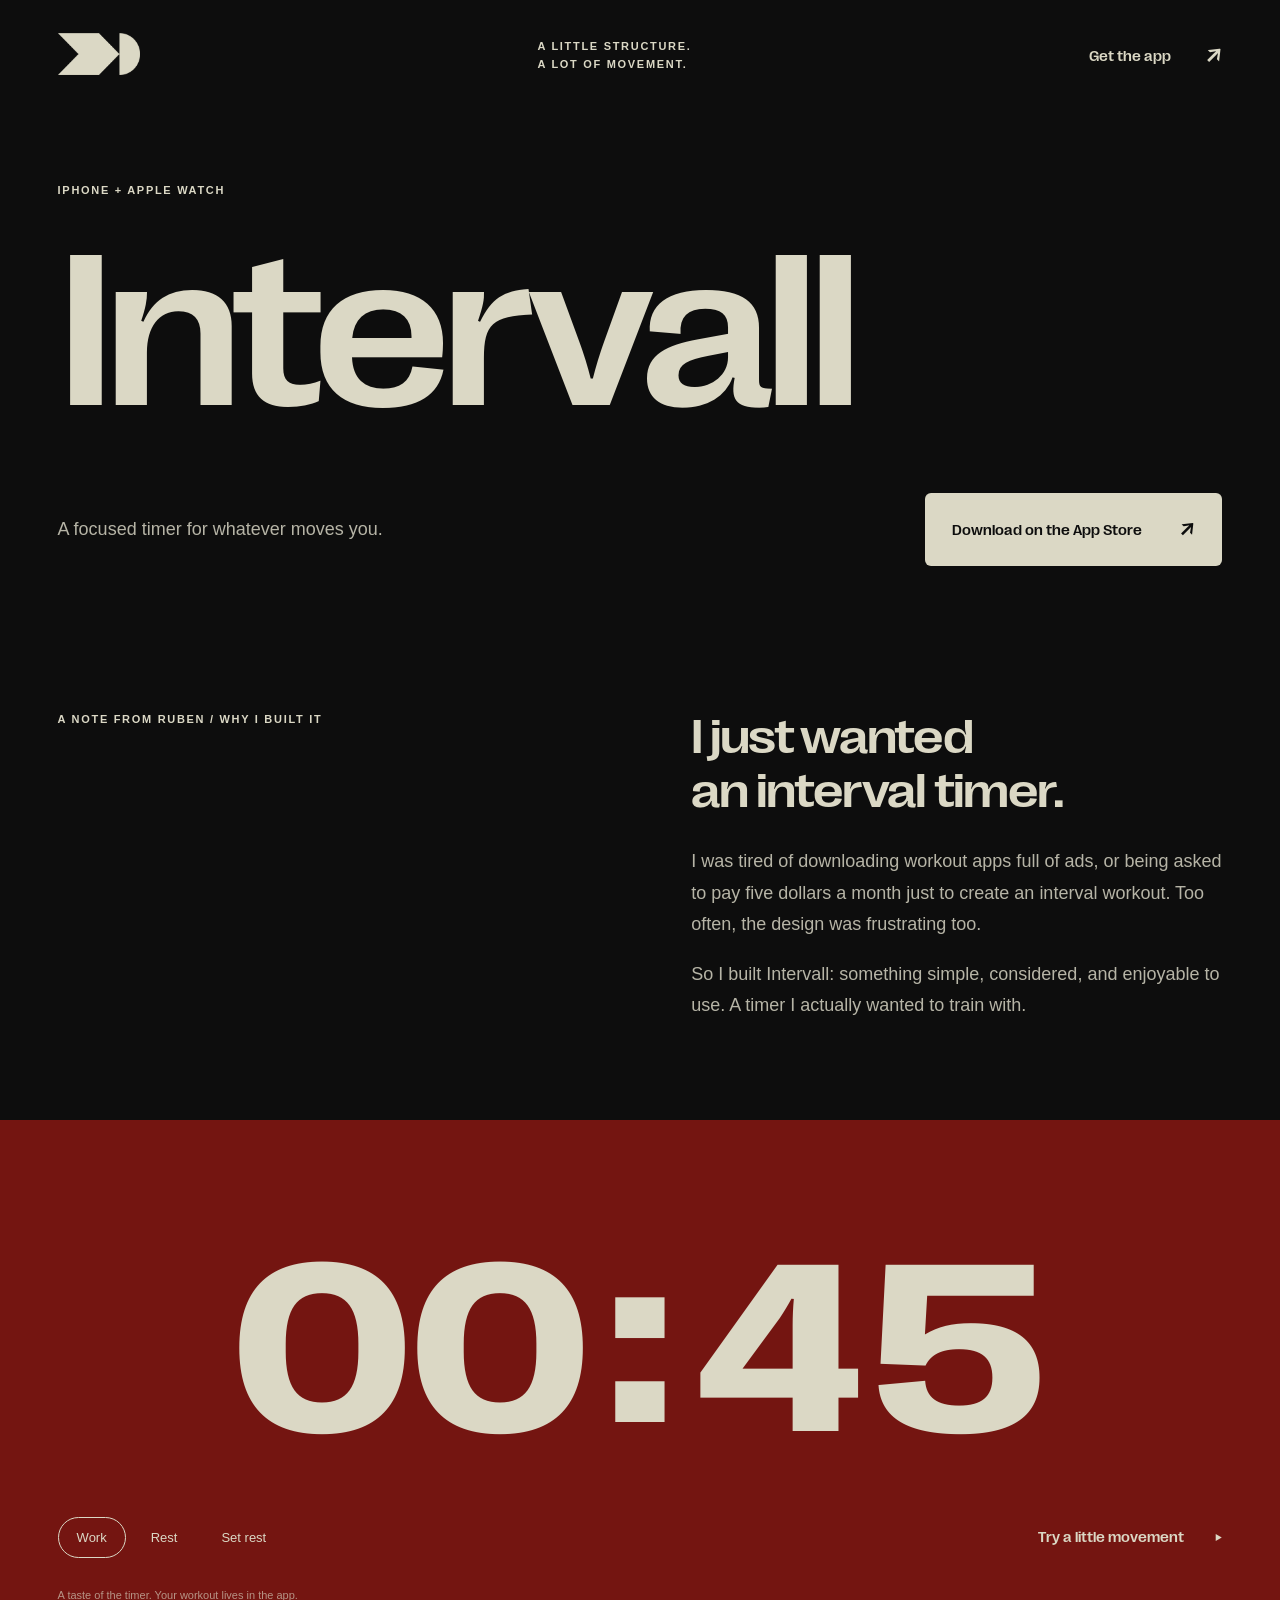
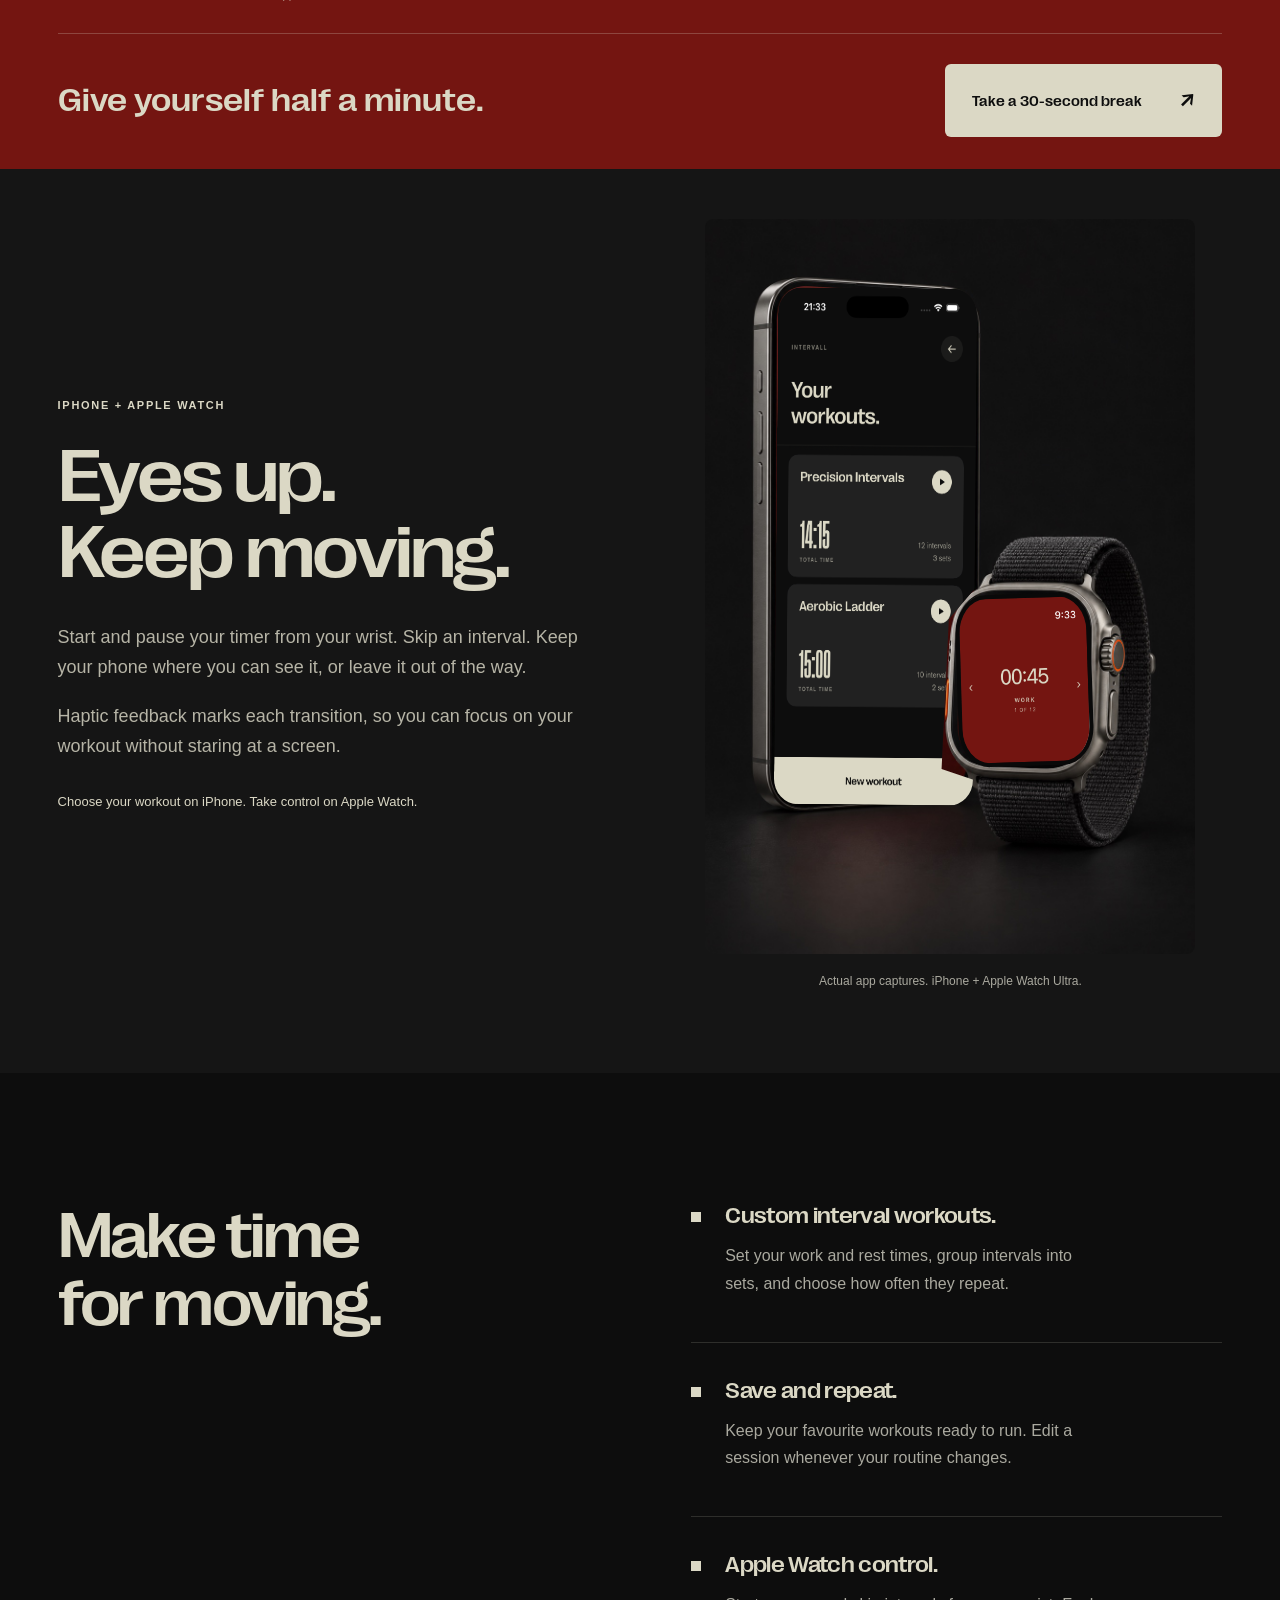
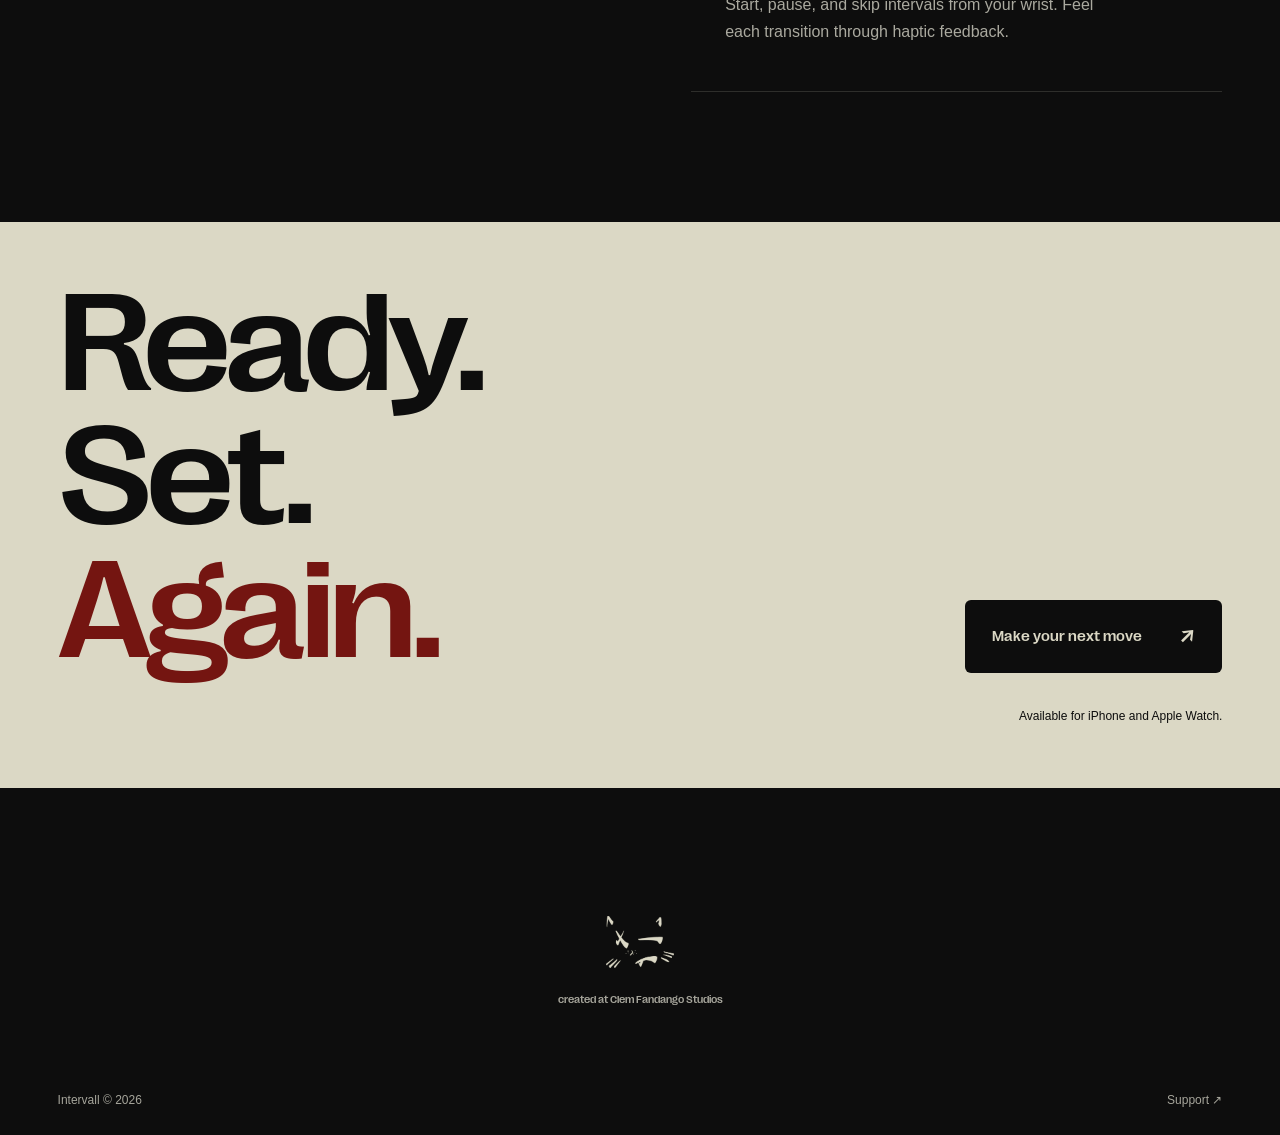
==== commit 97e5dfd3: "Use actual iPhone and Watch app captures in device mockup" ====
--- a/index.html
+++ b/index.html
@@ -1,11 +1,11 @@
 <!doctype html>
-<html lang="en"><head><meta charset="utf-8"><meta name="viewport" content="width=device-width, initial-scale=1"><meta name="theme-color" content="#0d0d0d"><meta name="description" content="Find your rhythm. Intervall is a beautifully focused interval timer for iPhone and Apple Watch."><title>Intervall — Find your rhythm.</title><link rel="icon" href="assets/mark.png"><link rel="stylesheet" href="style.css?v=6"><script src="site.js?v=3" defer></script></head>
+<html lang="en"><head><meta charset="utf-8"><meta name="viewport" content="width=device-width, initial-scale=1"><meta name="theme-color" content="#0d0d0d"><meta name="description" content="Find your rhythm. Intervall is a beautifully focused interval timer for iPhone and Apple Watch."><title>Intervall — Find your rhythm.</title><link rel="icon" href="assets/mark.png"><link rel="stylesheet" href="style.css?v=7"><script src="site.js?v=3" defer></script></head>
 <body><a class="skip" href="#main">Skip to content</a><header><a href="#" aria-label="Intervall home"><img class="mark" src="assets/mark.png" alt=""></a><span class="eyebrow">A little structure.<br>A lot of movement.</span><a class="nav-link" href="https://apps.apple.com/app/id6760841694">Get the app <span aria-hidden="true">↗</span></a></header>
 <main id="main"><section class="hero"><div class="hero-top"><span class="eyebrow platforms">iPhone + Apple Watch</span></div><h1>Intervall</h1><div class="hero-bottom"><div><p>A focused timer for whatever moves you.</p><a class="download" href="https://apps.apple.com/app/id6760841694">Download on the App Store <span aria-hidden="true">↗</span></a></div></div></section>
 
 <section class="origin" aria-labelledby="origin-title"><span class="eyebrow">A note from Ruben / Why I built it</span><div><h2 id="origin-title">I just wanted<br>an interval timer.</h2><p>I was tired of downloading workout apps full of ads, or being asked to pay five dollars a month just to create an interval workout. Too often, the design was frustrating too.</p><p>So I built Intervall: something simple, considered, and enjoyable to use. A timer I actually wanted to train with.</p></div></section>
 <section class="demo" id="demo" aria-label="Interactive timer"><div class="rainbow-finish" aria-hidden="true"><i></i><i></i><i></i><i></i></div><div class="clock" aria-label="45 seconds"><span id="minutes">00</span><span class="colon">:</span><span id="seconds">45</span></div><div class="demo-bottom"><div class="phase-picker" role="group" aria-label="Preview timer phase"><button class="phase active" data-phase="work" aria-pressed="true">Work</button><button class="phase" data-phase="rest" aria-pressed="false">Rest</button><button class="phase" data-phase="reset" aria-pressed="false">Set rest</button></div><button id="play" class="play" aria-label="Start timer preview">Try a little movement <span aria-hidden="true">▶</span></button></div><p class="demo-note" id="timer-status" role="status">A taste of the timer. Your workout lives in the app.</p><div class="stretch-invite"><div><p>Give yourself half a minute.</p></div><button id="stretch" class="download">Take a 30-second break <span aria-hidden="true">↗</span></button></div></section>
-<section class="watch-spotlight" aria-labelledby="watch-title"><div class="watch-copy"><span class="eyebrow">iPhone + Apple Watch</span><h2 id="watch-title">Eyes up.<br>Keep moving.</h2><p>Start and pause your timer from your wrist. Skip an interval. Keep your phone where you can see it, or leave it out of the way.</p><p>Haptic feedback marks each transition, so you can focus on your workout without staring at a screen.</p><span class="watch-note">Choose your workout on iPhone. Take control on Apple Watch.</span></div><figure class="device-photo"><img src="assets/iphone-watch-ultra.jpg" width="1024" height="1536" loading="lazy" alt="Realistic product mockup of Intervall on an iPhone and titanium Apple Watch Ultra with a charcoal fabric strap, both showing a 45-second work interval."><figcaption>One workout. Both screens.</figcaption></figure></section>
+<section class="watch-spotlight" aria-labelledby="watch-title"><div class="watch-copy"><span class="eyebrow">iPhone + Apple Watch</span><h2 id="watch-title">Eyes up.<br>Keep moving.</h2><p>Start and pause your timer from your wrist. Skip an interval. Keep your phone where you can see it, or leave it out of the way.</p><p>Haptic feedback marks each transition, so you can focus on your workout without staring at a screen.</p><span class="watch-note">Choose your workout on iPhone. Take control on Apple Watch.</span></div><figure class="device-photo"><div class="real-screen-composite"><img class="device-hardware" src="assets/iphone-watch-ultra.jpg" width="1024" height="1536" loading="lazy" alt=""><img class="real-phone-capture" src="assets/iphone-app-capture.png" alt="Actual Intervall iPhone screenshot showing saved workouts."><img class="real-watch-capture" src="assets/watch-ultra-app-capture.png" alt="Actual Intervall Watch Ultra simulator screenshot showing 00:45, Work, interval 1 of 12."></div><figcaption>Actual app captures. iPhone + Apple Watch Ultra.</figcaption></figure></section>
 <section class="features"><div class="section-intro"><h2>Make time<br>for moving.</h2></div><div class="feature-list"><article><span class="feature-mark" aria-hidden="true"></span><div><h3>Custom interval workouts.</h3><p>Set your work and rest times, group intervals into sets, and choose how often they repeat.</p></div></article><article><span class="feature-mark" aria-hidden="true"></span><div><h3>Save and repeat.</h3><p>Keep your favourite workouts ready to run. Edit a session whenever your routine changes.</p></div></article><article><span class="feature-mark" aria-hidden="true"></span><div><h3>Apple Watch control.</h3><p>Start, pause, and skip intervals from your wrist. Feel each transition through haptic feedback.</p></div></article></div></section>
 <section class="closing"><h2>Ready.<br>Set.<br><span>Again.</span></h2><a class="download" href="https://apps.apple.com/app/id6760841694">Make your next move <span aria-hidden="true">↗</span></a><span class="availability">Available for iPhone and Apple Watch.</span></section></main>
 <footer><div class="studio"><button class="studio-cat" aria-label="Give the studio cat a little attention"><img src="assets/studio.png" alt=""><span class="eyelid" aria-hidden="true"></span></button><a href="https://clemfandangostudios.com">created at Clem Fandango Studios</a><span id="cat-status" class="cat-status" role="status"></span></div><div><span>Intervall © <span id="year">2026</span></span><a href="/support/">Support ↗</a></div></footer></body></html>
--- a/style.css
+++ b/style.css
@@ -8,3 +8,5 @@
 .watch-spotlight{padding:50px 4.5vw 85px;display:grid;grid-template-columns:1fr 1fr;align-items:center;gap:6vw;background:#151515}.watch-copy{max-width:560px}.watch-copy h2{font:500 clamp(42px,5.8vw,88px)/1.03 Wide,Arial,sans-serif;letter-spacing:-.04em;margin:24px 0 30px}.watch-copy p{font-size:18px;line-height:1.7;color:#b6b4a6}.watch-note{display:block;font-size:13px;line-height:1.6;margin-top:30px;color:#dbd8c5}.device-pair{position:relative;width:430px;height:590px;max-width:100%;margin:30px auto 0}.phone-shell{position:absolute;left:24px;top:0;width:260px;height:540px;padding:8px;border:2px solid #555;border-radius:46px;background:#090909;box-shadow:0 25px 55px #0007;transform:rotate(-7deg)}.phone-screen{height:100%;position:relative;overflow:hidden;border-radius:36px;background:#741511}.phone-island{position:absolute;top:10px;left:50%;transform:translateX(-50%);width:77px;height:22px;background:#090909;border-radius:20px}.phone-session{position:absolute;top:50px;left:15px;font-size:9px;letter-spacing:.7px;font-weight:bold}.phone-session small{display:block;margin-top:8px;font-size:10px;font-weight:normal}.phone-time{position:absolute;top:150px;left:0;width:100%;text-align:center;font:150px/1 Tall,Arial,sans-serif}.phone-time>span{padding:0 3px}.phone-phase{position:absolute;top:335px;width:100%;text-align:center;font-size:10px;letter-spacing:2px}.phone-progress{position:absolute;bottom:80px;left:15%;width:70%;text-align:center;font-size:8px;line-height:1.8;letter-spacing:.8px;border-bottom:2px solid #dbd8c54d;padding-bottom:10px}.phone-progress b{font-weight:normal}.phone-controls{position:absolute;bottom:28px;left:10%;width:80%;display:flex;justify-content:space-between;font-size:19px}.phone-controls b{font-size:14px}.watch-device{position:absolute;right:0;top:240px;width:180px;height:245px;transform:rotate(9deg)}.watch-strap{position:absolute;top:-55px;bottom:-55px;left:32px;right:32px;background:linear-gradient(90deg,#242424,#3a3a37 50%,#242424);border:1px solid #494944;border-radius:35px}.watch-shell{position:absolute;inset:15px 0;border-radius:49px;background:linear-gradient(120deg,#777,#222 40%,#666);padding:7px;box-shadow:0 18px 30px #0008;z-index:1}.watch-shell:after{content:'';position:absolute;right:-6px;top:50px;width:6px;height:29px;background:#62625b;border-radius:0 4px 4px 0}.watch-screen{position:relative;height:100%;background:#741511;border:5px solid #080808;border-radius:42px;overflow:hidden}.watch-hr{position:absolute;top:25px;left:14px;font-size:9px;letter-spacing:1px}.watch-time{position:absolute;top:77px;width:100%;display:flex;align-items:center;justify-content:space-around;font-size:17px}.watch-time b{font-size:31px;font-weight:400;letter-spacing:-1px}.watch-phase{position:absolute;top:123px;width:100%;text-align:center;font-size:9px;letter-spacing:1.4px}.watch-progress{position:absolute;top:142px;width:100%;text-align:center;font-size:8px;letter-spacing:1px}.device-pair figcaption{position:absolute;bottom:0;width:100%;text-align:center;color:#aaa99f;font-size:12px}.haptic-ring{position:absolute;inset:8px -7px;border:1px solid #dbd8c5;border-radius:56px;animation:haptic-hint 4s ease-out infinite;pointer-events:none}@keyframes haptic-hint{0%,60%,100%{opacity:0;transform:scale(1)}65%{opacity:.4;transform:scale(1)}85%{opacity:0;transform:scale(1.16)}}@media(max-width:900px){.watch-spotlight{grid-template-columns:1fr;gap:20px}.watch-copy{max-width:650px}.device-pair{margin-top:20px}}@media(max-width:480px){.watch-spotlight{padding-top:45px;padding-bottom:45px}.watch-copy p{font-size:16px}.device-pair{width:330px;height:480px}.phone-shell{width:215px;height:445px;left:15px;border-radius:38px}.phone-screen{border-radius:28px}.phone-time{top:125px;font-size:120px}.phone-phase{top:275px}.phone-progress{bottom:65px}.phone-controls{bottom:22px}.watch-device{right:0;top:205px;transform:rotate(9deg) scale(.8);transform-origin:right top}.device-pair figcaption{bottom:0}}@media(prefers-reduced-motion:reduce){.haptic-ring{animation:none;opacity:0}}
 
 .device-photo{margin:0 auto;width:min(100%,490px)}.device-photo img{display:block;width:100%;height:auto;border-radius:8px}.device-photo figcaption{text-align:center;color:#aaa99f;font-size:12px;margin-top:20px}@media(max-width:900px){.device-photo{width:min(100%,440px);margin-top:15px}}
+
+.real-screen-composite{position:relative;overflow:hidden;border-radius:8px}.device-photo .real-phone-capture{position:absolute;left:14.45%;top:9.3%;width:40.7%;height:70.3%;object-fit:fill;border-radius:12% / 5%;transform:rotate(.5deg)}.device-photo .real-watch-capture{position:absolute;left:52.1%;top:51.55%;width:25.9%;height:22.35%;object-fit:fill;border-radius:21%;transform:rotate(-1.8deg);box-shadow:0 0 0 4px #090909}.real-phone-capture{clip-path:polygon(0 0,100% 0,100% 58%,87% 64%,84% 93%,100% 95%,100% 100%,0 100%)}
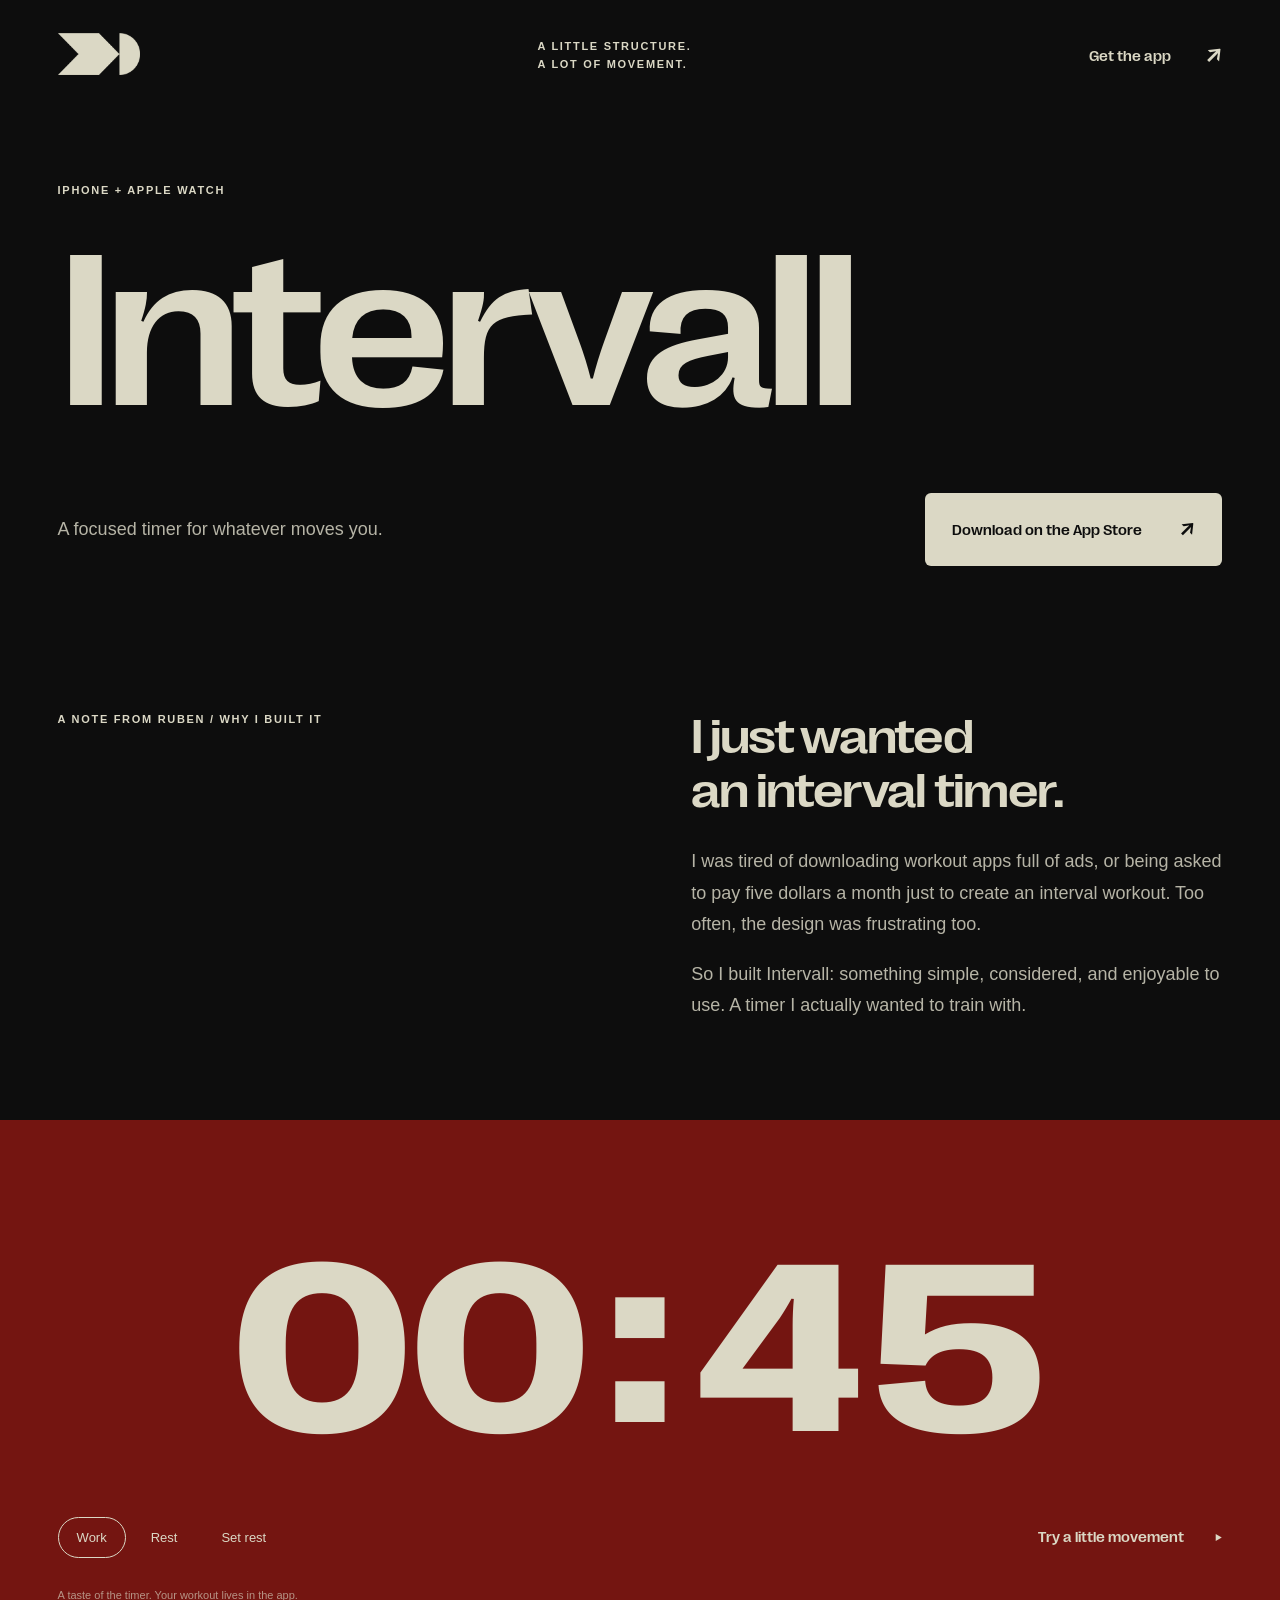
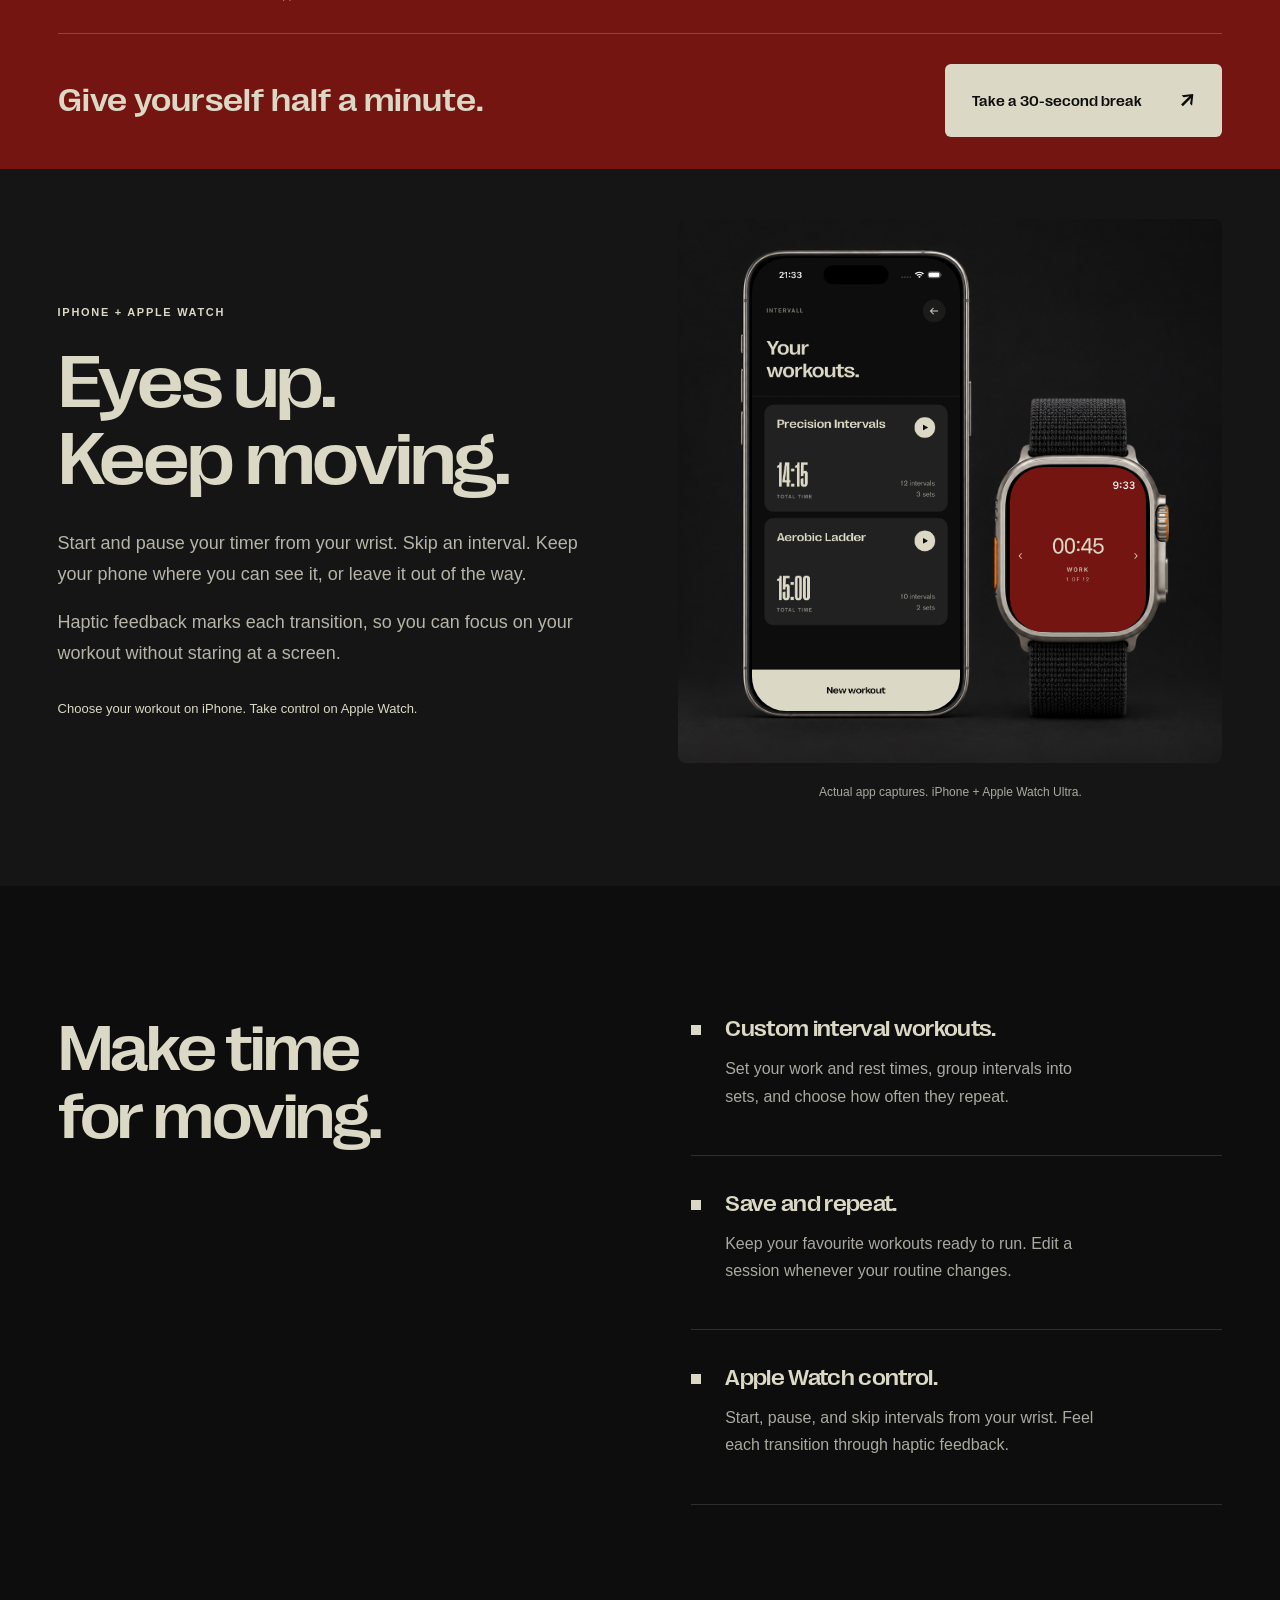
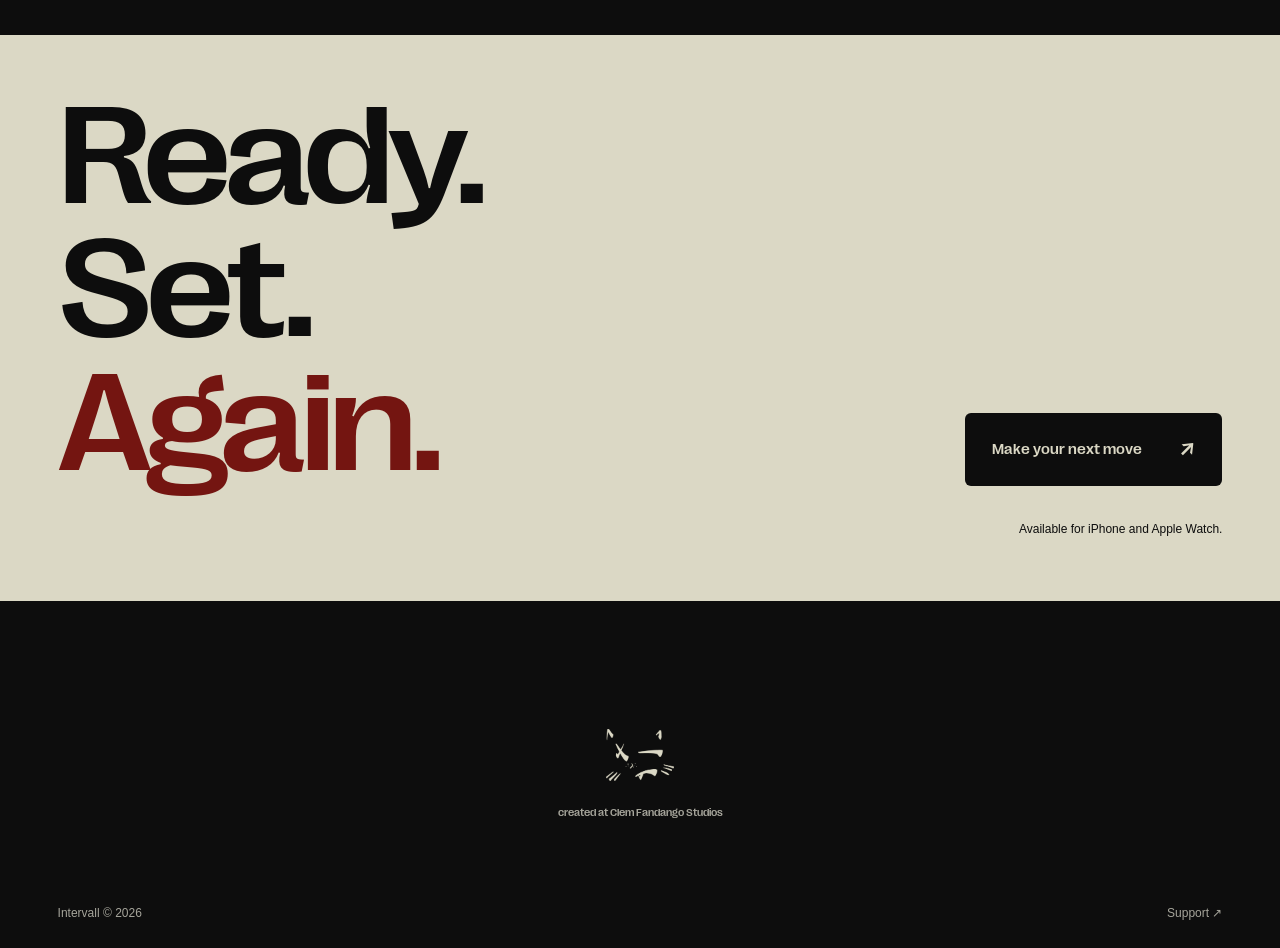
==== commit f87aac7b: "Rebuild device showcase with front-facing hardware and proportional screens" ====
--- a/index.html
+++ b/index.html
@@ -1,11 +1,11 @@
 <!doctype html>
-<html lang="en"><head><meta charset="utf-8"><meta name="viewport" content="width=device-width, initial-scale=1"><meta name="theme-color" content="#0d0d0d"><meta name="description" content="Find your rhythm. Intervall is a beautifully focused interval timer for iPhone and Apple Watch."><title>Intervall — Find your rhythm.</title><link rel="icon" href="assets/mark.png"><link rel="stylesheet" href="style.css?v=7"><script src="site.js?v=3" defer></script></head>
+<html lang="en"><head><meta charset="utf-8"><meta name="viewport" content="width=device-width, initial-scale=1"><meta name="theme-color" content="#0d0d0d"><meta name="description" content="Find your rhythm. Intervall is a beautifully focused interval timer for iPhone and Apple Watch."><title>Intervall — Find your rhythm.</title><link rel="icon" href="assets/mark.png"><link rel="stylesheet" href="style.css?v=8"><script src="site.js?v=3" defer></script></head>
 <body><a class="skip" href="#main">Skip to content</a><header><a href="#" aria-label="Intervall home"><img class="mark" src="assets/mark.png" alt=""></a><span class="eyebrow">A little structure.<br>A lot of movement.</span><a class="nav-link" href="https://apps.apple.com/app/id6760841694">Get the app <span aria-hidden="true">↗</span></a></header>
 <main id="main"><section class="hero"><div class="hero-top"><span class="eyebrow platforms">iPhone + Apple Watch</span></div><h1>Intervall</h1><div class="hero-bottom"><div><p>A focused timer for whatever moves you.</p><a class="download" href="https://apps.apple.com/app/id6760841694">Download on the App Store <span aria-hidden="true">↗</span></a></div></div></section>
 
 <section class="origin" aria-labelledby="origin-title"><span class="eyebrow">A note from Ruben / Why I built it</span><div><h2 id="origin-title">I just wanted<br>an interval timer.</h2><p>I was tired of downloading workout apps full of ads, or being asked to pay five dollars a month just to create an interval workout. Too often, the design was frustrating too.</p><p>So I built Intervall: something simple, considered, and enjoyable to use. A timer I actually wanted to train with.</p></div></section>
 <section class="demo" id="demo" aria-label="Interactive timer"><div class="rainbow-finish" aria-hidden="true"><i></i><i></i><i></i><i></i></div><div class="clock" aria-label="45 seconds"><span id="minutes">00</span><span class="colon">:</span><span id="seconds">45</span></div><div class="demo-bottom"><div class="phase-picker" role="group" aria-label="Preview timer phase"><button class="phase active" data-phase="work" aria-pressed="true">Work</button><button class="phase" data-phase="rest" aria-pressed="false">Rest</button><button class="phase" data-phase="reset" aria-pressed="false">Set rest</button></div><button id="play" class="play" aria-label="Start timer preview">Try a little movement <span aria-hidden="true">▶</span></button></div><p class="demo-note" id="timer-status" role="status">A taste of the timer. Your workout lives in the app.</p><div class="stretch-invite"><div><p>Give yourself half a minute.</p></div><button id="stretch" class="download">Take a 30-second break <span aria-hidden="true">↗</span></button></div></section>
-<section class="watch-spotlight" aria-labelledby="watch-title"><div class="watch-copy"><span class="eyebrow">iPhone + Apple Watch</span><h2 id="watch-title">Eyes up.<br>Keep moving.</h2><p>Start and pause your timer from your wrist. Skip an interval. Keep your phone where you can see it, or leave it out of the way.</p><p>Haptic feedback marks each transition, so you can focus on your workout without staring at a screen.</p><span class="watch-note">Choose your workout on iPhone. Take control on Apple Watch.</span></div><figure class="device-photo"><div class="real-screen-composite"><img class="device-hardware" src="assets/iphone-watch-ultra.jpg" width="1024" height="1536" loading="lazy" alt=""><img class="real-phone-capture" src="assets/iphone-app-capture.png" alt="Actual Intervall iPhone screenshot showing saved workouts."><img class="real-watch-capture" src="assets/watch-ultra-app-capture.png" alt="Actual Intervall Watch Ultra simulator screenshot showing 00:45, Work, interval 1 of 12."></div><figcaption>Actual app captures. iPhone + Apple Watch Ultra.</figcaption></figure></section>
+<section class="watch-spotlight" aria-labelledby="watch-title"><div class="watch-copy"><span class="eyebrow">iPhone + Apple Watch</span><h2 id="watch-title">Eyes up.<br>Keep moving.</h2><p>Start and pause your timer from your wrist. Skip an interval. Keep your phone where you can see it, or leave it out of the way.</p><p>Haptic feedback marks each transition, so you can focus on your workout without staring at a screen.</p><span class="watch-note">Choose your workout on iPhone. Take control on Apple Watch.</span></div><figure class="device-photo"><div class="real-screen-composite"><img class="device-hardware" src="assets/devices-front.jpg" width="1254" height="1254" loading="lazy" alt=""><img class="real-phone-capture" src="assets/iphone-app-capture.png" alt="Actual Intervall iPhone screenshot showing saved workouts."><img class="real-watch-capture" src="assets/watch-ultra-app-capture.png" alt="Actual Intervall Watch Ultra simulator screenshot showing 00:45, Work, interval 1 of 12."></div><figcaption>Actual app captures. iPhone + Apple Watch Ultra.</figcaption></figure></section>
 <section class="features"><div class="section-intro"><h2>Make time<br>for moving.</h2></div><div class="feature-list"><article><span class="feature-mark" aria-hidden="true"></span><div><h3>Custom interval workouts.</h3><p>Set your work and rest times, group intervals into sets, and choose how often they repeat.</p></div></article><article><span class="feature-mark" aria-hidden="true"></span><div><h3>Save and repeat.</h3><p>Keep your favourite workouts ready to run. Edit a session whenever your routine changes.</p></div></article><article><span class="feature-mark" aria-hidden="true"></span><div><h3>Apple Watch control.</h3><p>Start, pause, and skip intervals from your wrist. Feel each transition through haptic feedback.</p></div></article></div></section>
 <section class="closing"><h2>Ready.<br>Set.<br><span>Again.</span></h2><a class="download" href="https://apps.apple.com/app/id6760841694">Make your next move <span aria-hidden="true">↗</span></a><span class="availability">Available for iPhone and Apple Watch.</span></section></main>
 <footer><div class="studio"><button class="studio-cat" aria-label="Give the studio cat a little attention"><img src="assets/studio.png" alt=""><span class="eyelid" aria-hidden="true"></span></button><a href="https://clemfandangostudios.com">created at Clem Fandango Studios</a><span id="cat-status" class="cat-status" role="status"></span></div><div><span>Intervall © <span id="year">2026</span></span><a href="/support/">Support ↗</a></div></footer></body></html>
--- a/style.css
+++ b/style.css
@@ -5,8 +5,17 @@
 /* Quiet geometric accents and a simpler reading hierarchy. */
 .hero-bottom{display:block}.hero-bottom>div{display:flex;align-items:center;justify-content:space-between;gap:32px}.hero p{margin:0}.section-intro h2{margin-top:0}.feature-mark{flex:0 0 10px;width:10px;height:10px;background:currentColor;margin-top:9px}.feature-list article{gap:24px}.closing h2{margin-top:0}.stretch-invite p{margin:0}.demo .clock{padding-top:30px}@media(max-width:650px){.hero-bottom>div{display:block}.hero p{margin:0 0 24px}.feature-list article{gap:18px}.feature-mark{flex-basis:8px;width:8px;height:8px;margin-top:8px}.closing h2{margin-top:12px}.demo .clock{padding-top:35px}}
 
-.watch-spotlight{padding:50px 4.5vw 85px;display:grid;grid-template-columns:1fr 1fr;align-items:center;gap:6vw;background:#151515}.watch-copy{max-width:560px}.watch-copy h2{font:500 clamp(42px,5.8vw,88px)/1.03 Wide,Arial,sans-serif;letter-spacing:-.04em;margin:24px 0 30px}.watch-copy p{font-size:18px;line-height:1.7;color:#b6b4a6}.watch-note{display:block;font-size:13px;line-height:1.6;margin-top:30px;color:#dbd8c5}.device-pair{position:relative;width:430px;height:590px;max-width:100%;margin:30px auto 0}.phone-shell{position:absolute;left:24px;top:0;width:260px;height:540px;padding:8px;border:2px solid #555;border-radius:46px;background:#090909;box-shadow:0 25px 55px #0007;transform:rotate(-7deg)}.phone-screen{height:100%;position:relative;overflow:hidden;border-radius:36px;background:#741511}.phone-island{position:absolute;top:10px;left:50%;transform:translateX(-50%);width:77px;height:22px;background:#090909;border-radius:20px}.phone-session{position:absolute;top:50px;left:15px;font-size:9px;letter-spacing:.7px;font-weight:bold}.phone-session small{display:block;margin-top:8px;font-size:10px;font-weight:normal}.phone-time{position:absolute;top:150px;left:0;width:100%;text-align:center;font:150px/1 Tall,Arial,sans-serif}.phone-time>span{padding:0 3px}.phone-phase{position:absolute;top:335px;width:100%;text-align:center;font-size:10px;letter-spacing:2px}.phone-progress{position:absolute;bottom:80px;left:15%;width:70%;text-align:center;font-size:8px;line-height:1.8;letter-spacing:.8px;border-bottom:2px solid #dbd8c54d;padding-bottom:10px}.phone-progress b{font-weight:normal}.phone-controls{position:absolute;bottom:28px;left:10%;width:80%;display:flex;justify-content:space-between;font-size:19px}.phone-controls b{font-size:14px}.watch-device{position:absolute;right:0;top:240px;width:180px;height:245px;transform:rotate(9deg)}.watch-strap{position:absolute;top:-55px;bottom:-55px;left:32px;right:32px;background:linear-gradient(90deg,#242424,#3a3a37 50%,#242424);border:1px solid #494944;border-radius:35px}.watch-shell{position:absolute;inset:15px 0;border-radius:49px;background:linear-gradient(120deg,#777,#222 40%,#666);padding:7px;box-shadow:0 18px 30px #0008;z-index:1}.watch-shell:after{content:'';position:absolute;right:-6px;top:50px;width:6px;height:29px;background:#62625b;border-radius:0 4px 4px 0}.watch-screen{position:relative;height:100%;background:#741511;border:5px solid #080808;border-radius:42px;overflow:hidden}.watch-hr{position:absolute;top:25px;left:14px;font-size:9px;letter-spacing:1px}.watch-time{position:absolute;top:77px;width:100%;display:flex;align-items:center;justify-content:space-around;font-size:17px}.watch-time b{font-size:31px;font-weight:400;letter-spacing:-1px}.watch-phase{position:absolute;top:123px;width:100%;text-align:center;font-size:9px;letter-spacing:1.4px}.watch-progress{position:absolute;top:142px;width:100%;text-align:center;font-size:8px;letter-spacing:1px}.device-pair figcaption{position:absolute;bottom:0;width:100%;text-align:center;color:#aaa99f;font-size:12px}.haptic-ring{position:absolute;inset:8px -7px;border:1px solid #dbd8c5;border-radius:56px;animation:haptic-hint 4s ease-out infinite;pointer-events:none}@keyframes haptic-hint{0%,60%,100%{opacity:0;transform:scale(1)}65%{opacity:.4;transform:scale(1)}85%{opacity:0;transform:scale(1.16)}}@media(max-width:900px){.watch-spotlight{grid-template-columns:1fr;gap:20px}.watch-copy{max-width:650px}.device-pair{margin-top:20px}}@media(max-width:480px){.watch-spotlight{padding-top:45px;padding-bottom:45px}.watch-copy p{font-size:16px}.device-pair{width:330px;height:480px}.phone-shell{width:215px;height:445px;left:15px;border-radius:38px}.phone-screen{border-radius:28px}.phone-time{top:125px;font-size:120px}.phone-phase{top:275px}.phone-progress{bottom:65px}.phone-controls{bottom:22px}.watch-device{right:0;top:205px;transform:rotate(9deg) scale(.8);transform-origin:right top}.device-pair figcaption{bottom:0}}@media(prefers-reduced-motion:reduce){.haptic-ring{animation:none;opacity:0}}
+.watch-spotlight{padding:50px 4.5vw 85px;display:grid;grid-template-columns:1fr 1fr;align-items:center;gap:6vw;background:#151515}.watch-copy{max-width:560px}.watch-copy h2{font:500 clamp(42px,5.8vw,88px)/1.03 Wide,Arial,sans-serif;letter-spacing:-.04em;margin:24px 0 30px}.watch-copy p{font-size:18px;line-height:1.7;color:#b6b4a6}.watch-note{display:block;font-size:13px;line-height:1.6;margin-top:30px;color:#dbd8c5}
+@media(max-width:900px){.watch-spotlight{grid-template-columns:1fr;gap:30px}.watch-copy{max-width:650px}}
+@media(max-width:480px){.watch-spotlight{padding-top:45px;padding-bottom:45px}.watch-copy p{font-size:16px}}
 
-.device-photo{margin:0 auto;width:min(100%,490px)}.device-photo img{display:block;width:100%;height:auto;border-radius:8px}.device-photo figcaption{text-align:center;color:#aaa99f;font-size:12px;margin-top:20px}@media(max-width:900px){.device-photo{width:min(100%,440px);margin-top:15px}}
-
-.real-screen-composite{position:relative;overflow:hidden;border-radius:8px}.device-photo .real-phone-capture{position:absolute;left:14.45%;top:9.3%;width:40.7%;height:70.3%;object-fit:fill;border-radius:12% / 5%;transform:rotate(.5deg)}.device-photo .real-watch-capture{position:absolute;left:52.1%;top:51.55%;width:25.9%;height:22.35%;object-fit:fill;border-radius:21%;transform:rotate(-1.8deg);box-shadow:0 0 0 4px #090909}.real-phone-capture{clip-path:polygon(0 0,100% 0,100% 58%,87% 64%,84% 93%,100% 95%,100% 100%,0 100%)}
+/* Front-facing hardware. Real captures retain their native aspect ratios.
+   Positions are measured against the 1254px-square source photograph. */
+.device-photo{margin:0 auto;width:min(100%,660px)}
+.real-screen-composite{position:relative;overflow:hidden;border-radius:8px;isolation:isolate}
+.device-hardware{display:block;width:100%;height:auto}
+.real-phone-capture,.real-watch-capture{display:block;position:absolute;height:auto}
+.real-phone-capture{left:13.55662%;top:7.17703%;width:38.27751%;aspect-ratio:1206 / 2622;border-radius:16.46% / 7.57%}
+.real-watch-capture{left:61.00478%;top:45.53429%;width:24.88038%;aspect-ratio:422 / 514;border-radius:25% / 20.525%}
+.device-photo figcaption{text-align:center;color:#aaa99f;font-size:12px;line-height:1.5;margin-top:20px}
+@media(max-width:900px){.device-photo{width:min(100%,600px);margin-top:5px}}
